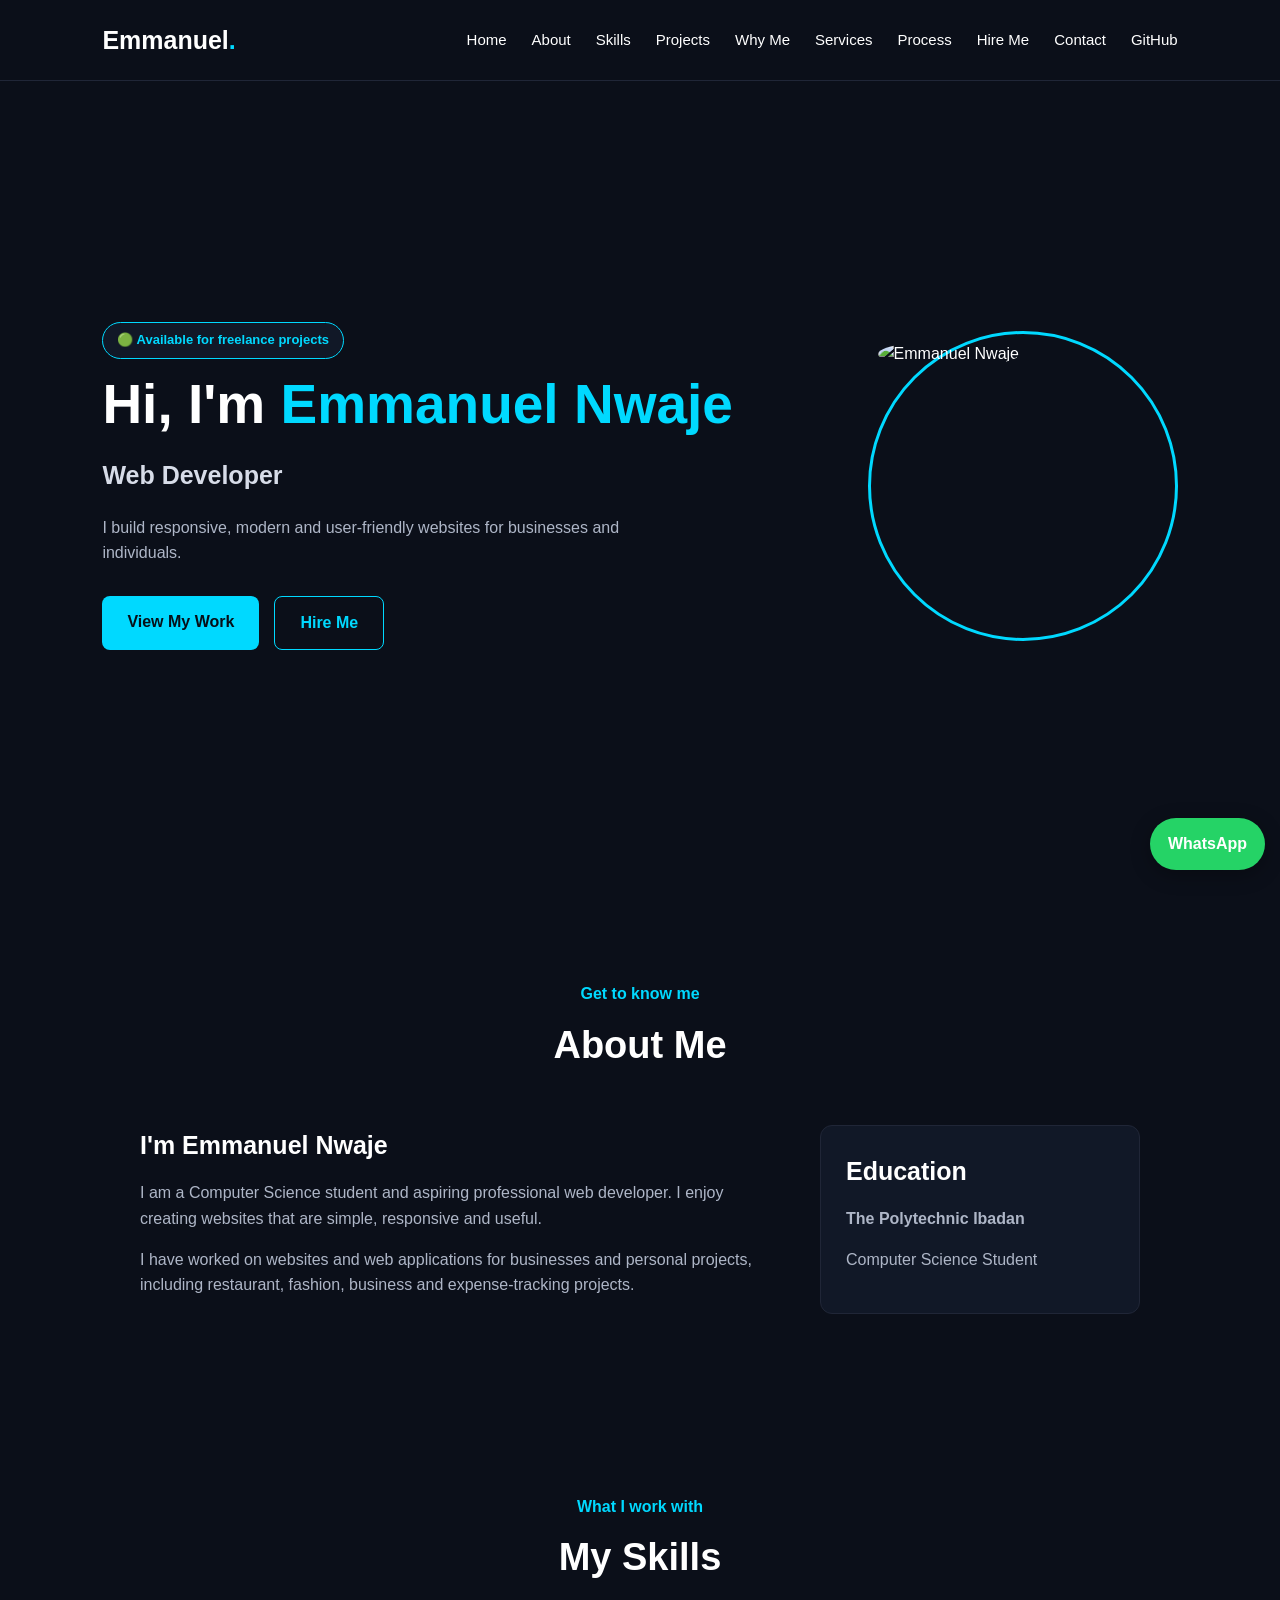
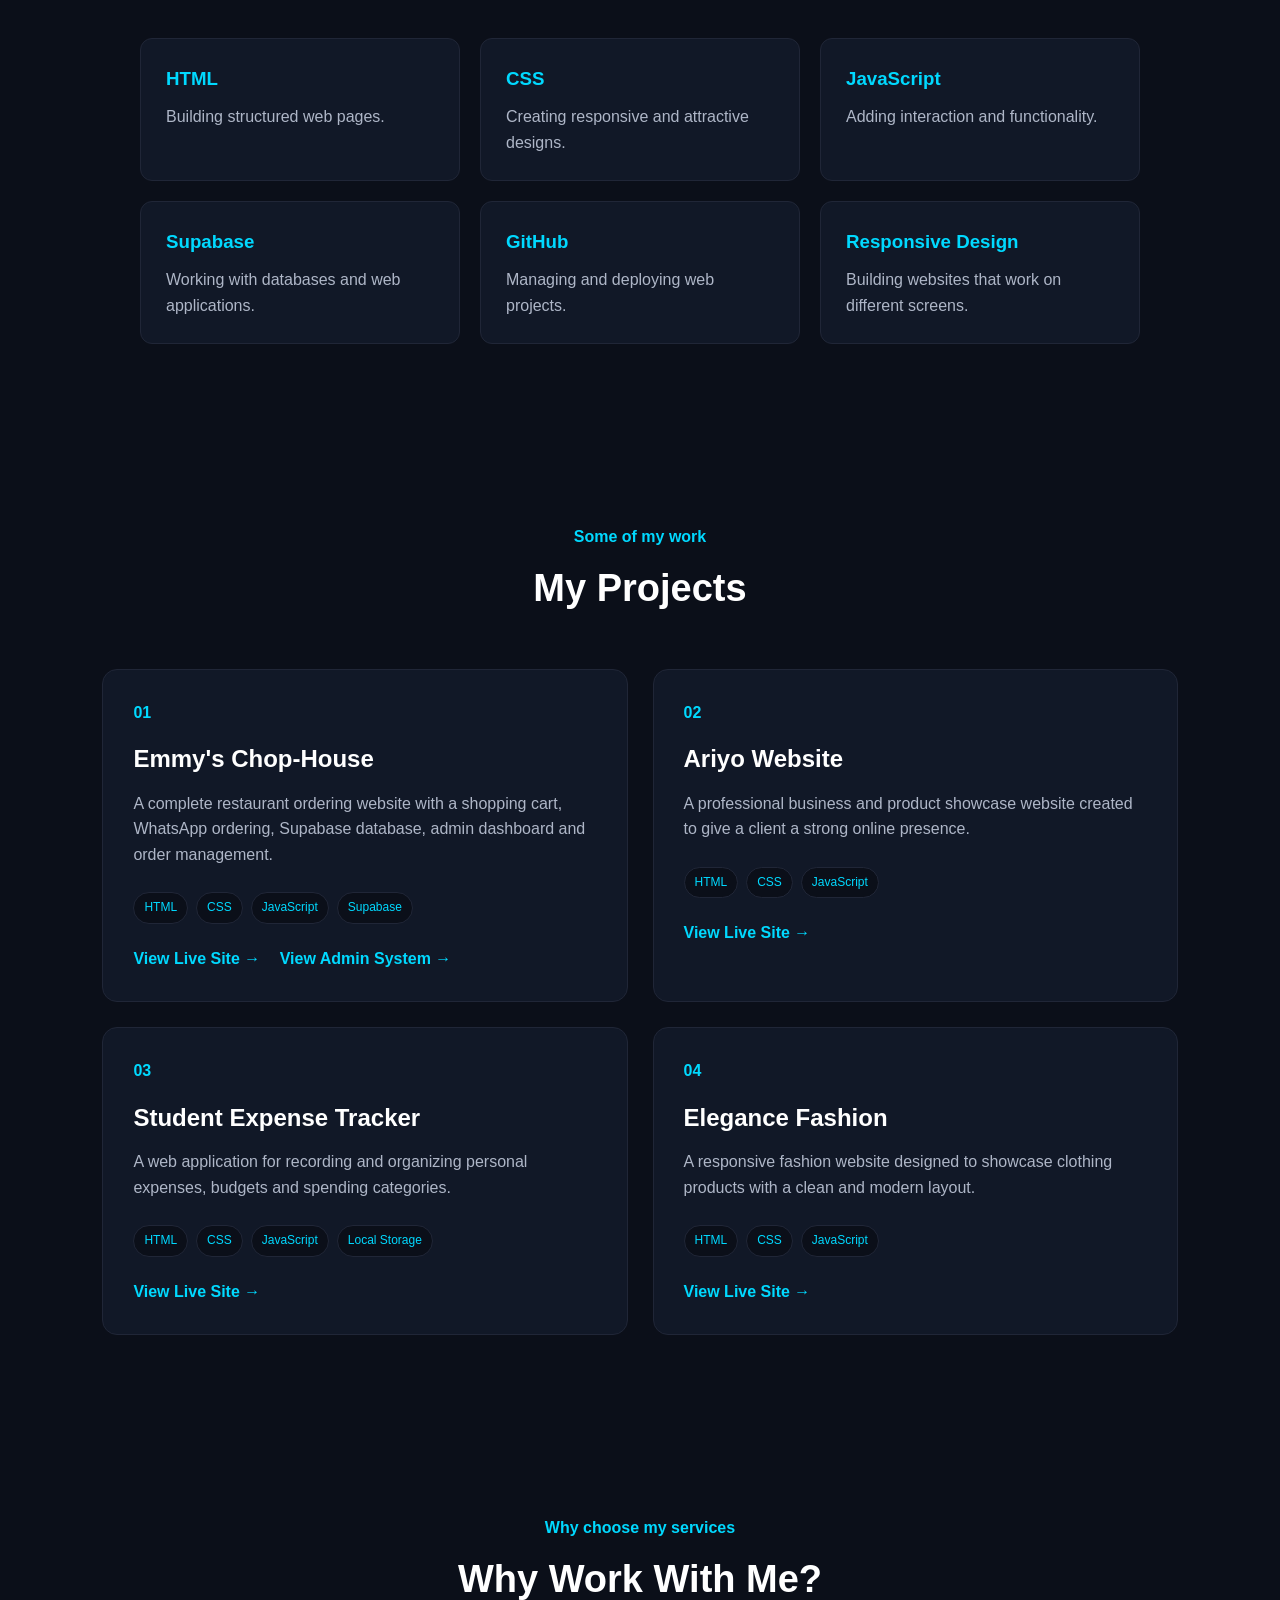
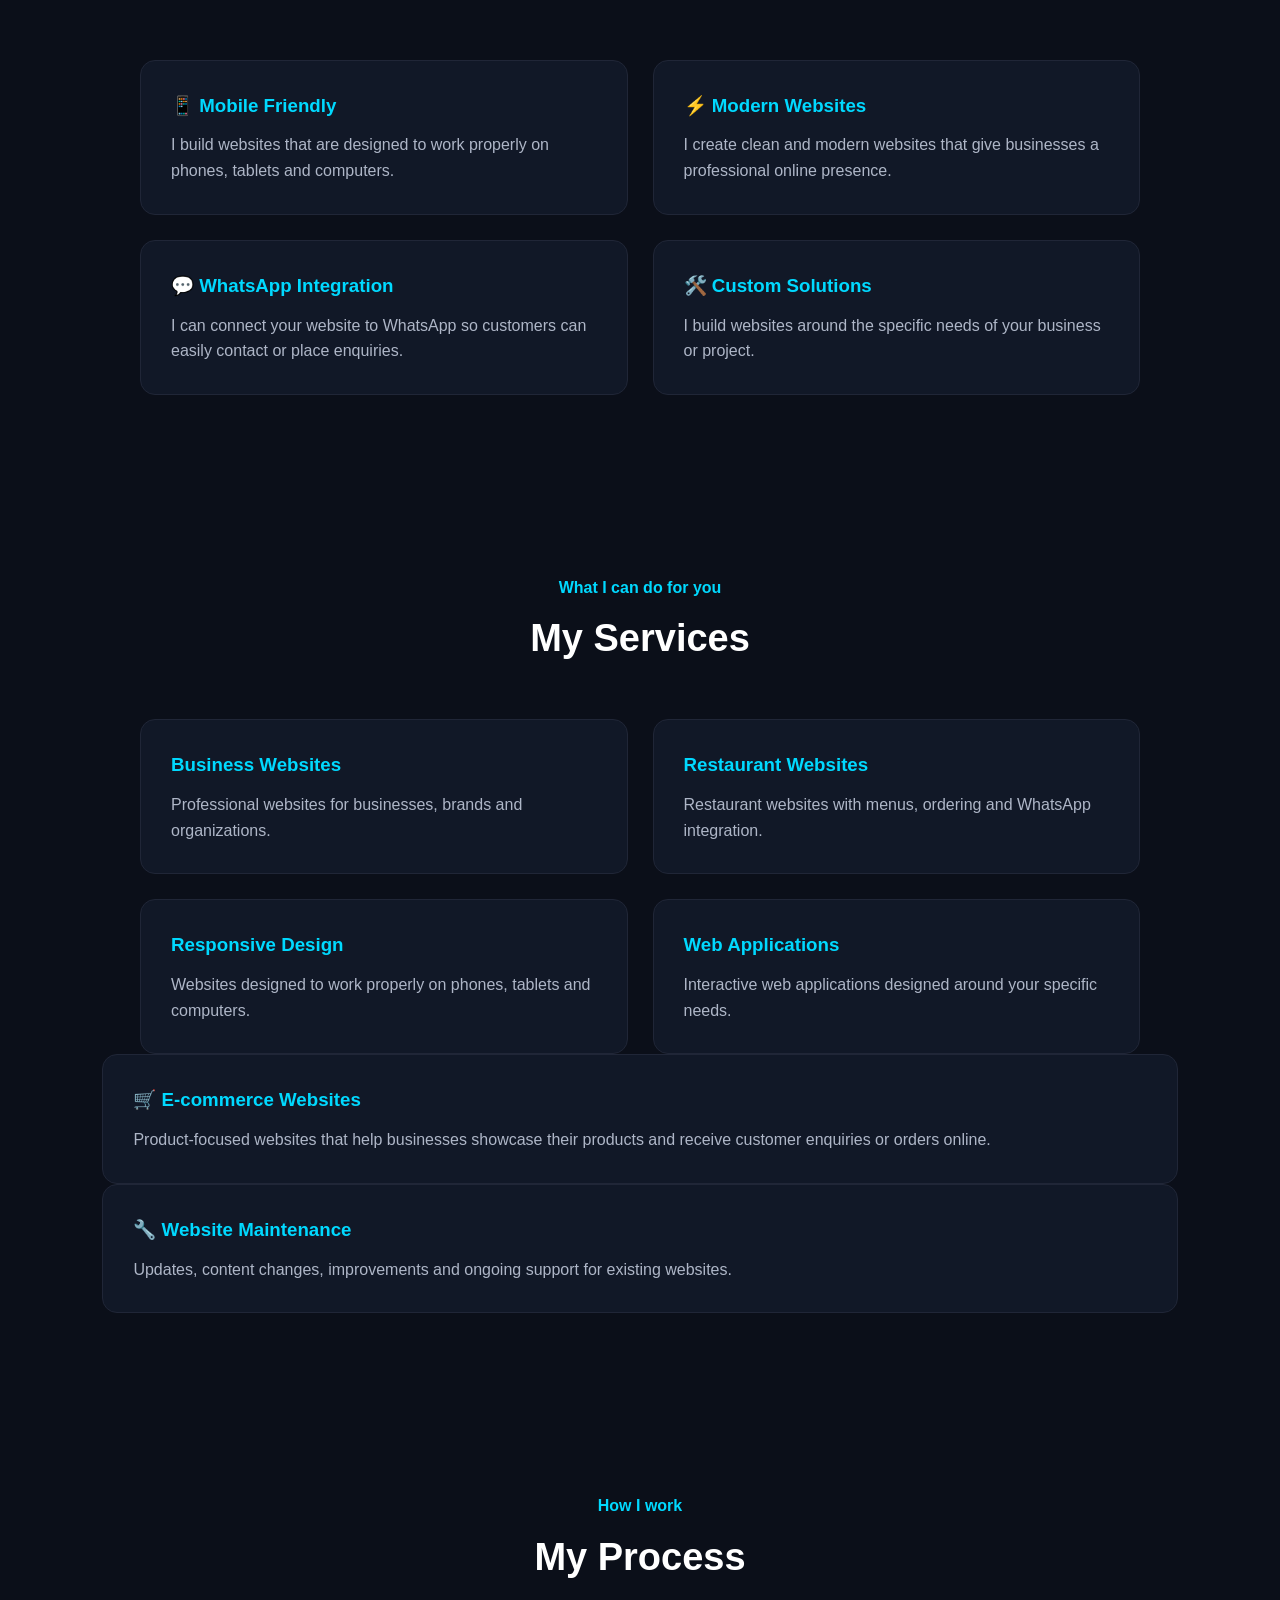
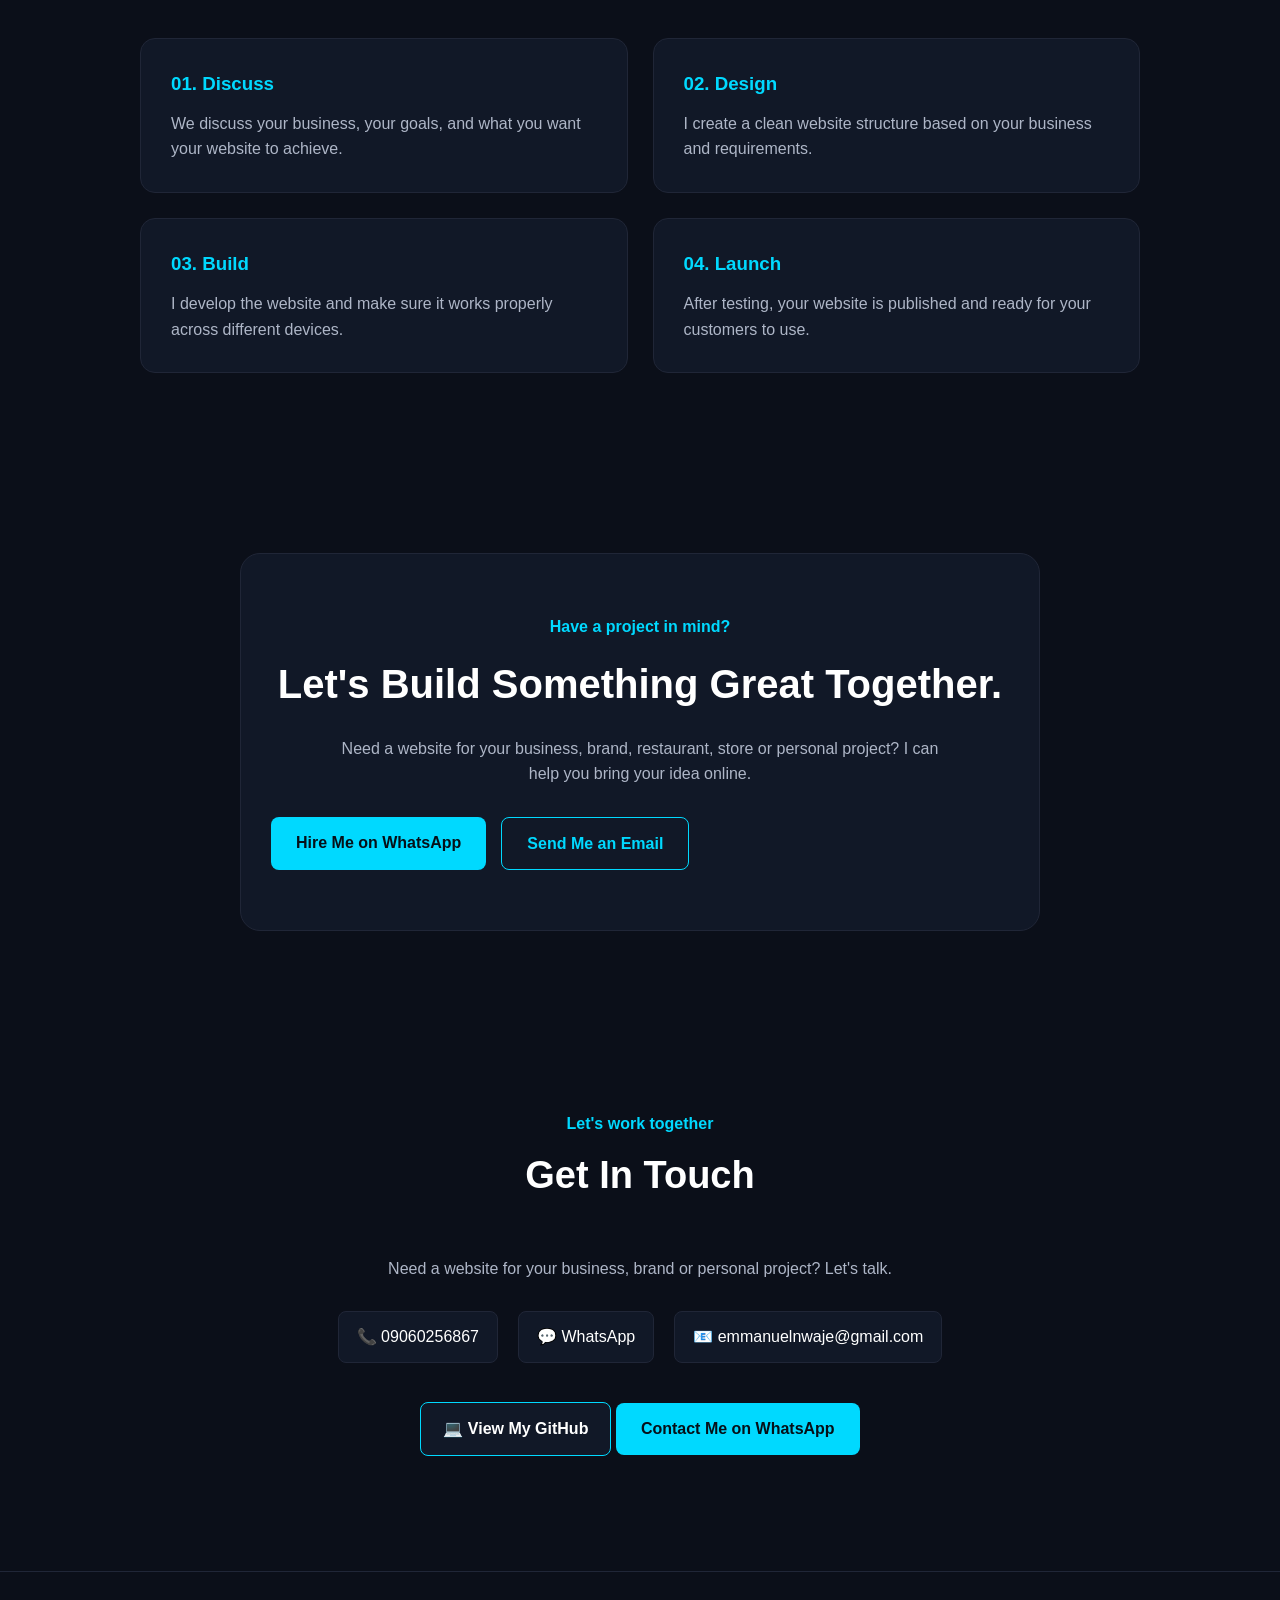
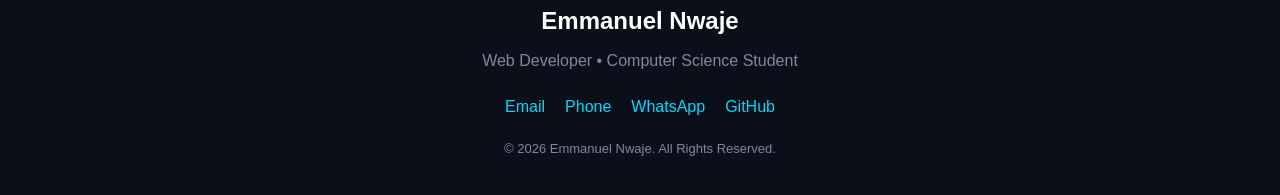
==== index.html @ 828243ed "Add files via upload" ====
<!DOCTYPE html>
<html lang="en">

<head>
    <meta charset="UTF-8">

    <meta name="viewport"
        content="width=device-width, initial-scale=1.0">

    <meta name="description"
        content="Emmanuel Nwaje - Computer Science student and web developer. View my web development projects and services.">

    <title>Emmanuel Nwaje | Web Developer</title>

    <link rel="stylesheet"
        href="style.css">
</head>

<body>

    <!-- =========================
         HEADER
    ========================== -->

    <header class="header">

        <a href="#home" class="logo">
            Emmanuel<span>.</span>
        </a>

        <nav class="nav">
            <a href="#home">Home</a>
            <a href="#about">About</a>
            <a href="#skills">Skills</a>
            <a href="#projects">Projects</a>
            <a href="#why-me">Why Me</a>
            <a href="#services">Services</a>
            <a href="#process">Process</a>
            <a href="#hire">Hire Me</a>
            <a href="#contact">Contact</a>
          <a href="https://github.com/emmanuelnwaje-beep"
    target="_blank">
    GitHub
          </a>
        </nav>

    </header>


    <!-- =========================
         HERO
    ========================== -->

    <section class="hero" id="home">

        <div class="hero-text">

            <p class="welcome">
    🟢 Available for freelance projects
            </p>

            <h1>
                Hi, I'm <span>Emmanuel Nwaje</span>
            </h1>

             <h2>
    <span id="typing-text"></span>
</h2>

            <p>
                I build responsive, modern and user-friendly
                websites for businesses and individuals.
            </p>

            <div class="hero-buttons">

                <a href="#projects"
                    class="btn">
                    View My Work
                </a>

                <a href="https://wa.me/2349060256867"
                    class="btn secondary"
                    target="_blank">
                    Hire Me
                </a>

            </div>

        </div>


        <div class="hero-image">

            <img src="images/profile.jpg"
                alt="Emmanuel Nwaje">

        </div>

    </section>


    <!-- =========================
         ABOUT
    ========================== -->

    <section class="section" id="about">

        <div class="section-title">
            <p>Get to know me</p>
            <h2>About Me</h2>
        </div>

        <div class="about-content">

            <div>

                <h3>
                    I'm Emmanuel Nwaje
                </h3>

                <p>
                    I am a Computer Science student and
                    aspiring professional web developer.
                    I enjoy creating websites that are
                    simple, responsive and useful.
                </p>

                <p>
                    I have worked on websites and web
                    applications for businesses and
                    personal projects, including restaurant,
                    fashion, business and expense-tracking
                    projects.
                </p>

            </div>


            <div class="education">

                <h3>Education</h3>

                <p>
                    <strong>
                        The Polytechnic Ibadan
                    </strong>
                </p>

                <p>
                    Computer Science Student
                </p>

            </div>

        </div>

    </section>


    <!-- =========================
         SKILLS
    ========================== -->

    <section class="section" id="skills">

        <div class="section-title">
            <p>What I work with</p>
            <h2>My Skills</h2>
        </div>

        <div class="skills-container">

            <div class="skill-card">
                <h3>HTML</h3>
                <p>Building structured web pages.</p>
            </div>

            <div class="skill-card">
                <h3>CSS</h3>
                <p>Creating responsive and attractive designs.</p>
            </div>

            <div class="skill-card">
                <h3>JavaScript</h3>
                <p>Adding interaction and functionality.</p>
            </div>

            <div class="skill-card">
                <h3>Supabase</h3>
                <p>Working with databases and web applications.</p>
            </div>

            <div class="skill-card">
                <h3>GitHub</h3>
                <p>Managing and deploying web projects.</p>
            </div>

            <div class="skill-card">
                <h3>Responsive Design</h3>
                <p>Building websites that work on different screens.</p>
            </div>

        </div>

    </section>


    <!-- =========================
         PROJECTS
    ========================== -->

    <section class="section" id="projects">

        <div class="section-title">
            <p>Some of my work</p>
            <h2>My Projects</h2>
        </div>


        <div class="projects-container">


            <!-- EMMY'S -->

            <div class="project-card">

                <div class="project-number">
                    01
                </div>

                <h3>
                    Emmy's Chop-House
                </h3>

                <p>
    A complete restaurant ordering website with
    a shopping cart, WhatsApp ordering, Supabase
    database, admin dashboard and order management.
</p>

<div class="project-tags">
    <span>HTML</span>
    <span>CSS</span>
    <span>JavaScript</span>
    <span>Supabase</span>
</div>

                <a href="https://emmanuelnwaje-beep.github.io/emmys-chop-house/"
                    target="_blank"
                    class="project-btn">
                    View Live Site →
             </a>

                  <a href="https://emmanuelnwaje-beep.github.io/emmys-chop-house/admin-login.html"
    target="_blank"
    class="project-btn admin-btn">
    View Admin System →
</a>
              
            </div>


            <!-- ARIYO -->

            <div class="project-card">

                <div class="project-number">
                    02
                </div>

                <h3>
                    Ariyo Website
                </h3>

                 <p>
    A professional business and product showcase
    website created to give a client a strong
    online presence.
</p>

<div class="project-tags">
    <span>HTML</span>
    <span>CSS</span>
    <span>JavaScript</span>
</div>

                <a href="https://emmanuelnwaje-beep.github.io/ariyo-website-new/"
                    target="_blank"
                    class="project-btn">
                    View Live Site →
                </a>

            </div>


            <!-- EXPENSE TRACKER -->

            <div class="project-card">

                <div class="project-number">
                    03
                </div>

                <h3>
                    Student Expense Tracker
                </h3>

                <p>
    A web application for recording and organizing
    personal expenses, budgets and spending categories.
</p>

<div class="project-tags">
    <span>HTML</span>
    <span>CSS</span>
    <span>JavaScript</span>
    <span>Local Storage</span>
</div>

                <a href="https://emmanuelnwaje-beep.github.io/student-expense-tracker/"
                    target="_blank"
                    class="project-btn">
                    View Live Site →
                </a>

            </div>


            <!-- ELEGANCE -->

            <div class="project-card">

                <div class="project-number">
                    04
                </div>

                <h3>
                    Elegance Fashion
                </h3>

                <p>
    A responsive fashion website designed to showcase
    clothing products with a clean and modern layout.
</p>

<div class="project-tags">
    <span>HTML</span>
    <span>CSS</span>
    <span>JavaScript</span>
</div>

                <a href="https://emmanuelnwaje-beep.github.io/elegance-fashion/"
                    target="_blank"
                    class="project-btn">
                    View Live Site →
                </a>

            </div>

        </div>

    </section>
<!-- =========================
     WHY WORK WITH ME
========================= -->

<section class="section" id="why-me">

    <div class="section-title">
        <p>Why choose my services</p>
        <h2>Why Work With Me?</h2>
    </div>

    <div class="services-container">

        <div class="service-card">

            <h3>📱 Mobile Friendly</h3>

            <p>
                I build websites that are designed
                to work properly on phones, tablets
                and computers.
            </p>

        </div>


        <div class="service-card">

            <h3>⚡ Modern Websites</h3>

            <p>
                I create clean and modern websites
                that give businesses a professional
                online presence.
            </p>

        </div>


        <div class="service-card">

            <h3>💬 WhatsApp Integration</h3>

            <p>
                I can connect your website to
                WhatsApp so customers can easily
                contact or place enquiries.
            </p>

        </div>


        <div class="service-card">

            <h3>🛠️ Custom Solutions</h3>

            <p>
                I build websites around the specific
                needs of your business or project.
            </p>

        </div>

    </div>

</section>

    <!-- =========================
         SERVICES
    ========================== -->

    <section class="section" id="services">

        <div class="section-title">
            <p>What I can do for you</p>
            <h2>My Services</h2>
        </div>


        <div class="services-container">

            <div class="service-card">

                <h3>Business Websites</h3>

                <p>
                    Professional websites for businesses,
                    brands and organizations.
                </p>

            </div>


            <div class="service-card">

                <h3>Restaurant Websites</h3>

                <p>
                    Restaurant websites with menus,
                    ordering and WhatsApp integration.
                </p>

            </div>


            <div class="service-card">

                <h3>Responsive Design</h3>

                <p>
                    Websites designed to work properly
                    on phones, tablets and computers.
                </p>

            </div>


            <div class="service-card">

                <h3>Web Applications</h3>

                <p>
                    Interactive web applications designed
                    around your specific needs.
                </p>

            </div>

        </div>

              <div class="service-card">

    <h3>🛒 E-commerce Websites</h3>

    <p>
        Product-focused websites that help businesses
        showcase their products and receive customer
        enquiries or orders online.
    </p>

</div>


<div class="service-card">

    <h3>🔧 Website Maintenance</h3>

    <p>
        Updates, content changes, improvements and
        ongoing support for existing websites.
    </p>

</div>

    </section>

  <!-- =========================
     MY PROCESS
========================= -->

<section class="section" id="process">

    <div class="section-title">
        <p>How I work</p>
        <h2>My Process</h2>
    </div>

    <div class="services-container">

        <div class="service-card">
            <h3>01. Discuss</h3>
            <p>
                We discuss your business, your goals,
                and what you want your website to achieve.
            </p>
        </div>

        <div class="service-card">
            <h3>02. Design</h3>
            <p>
                I create a clean website structure
                based on your business and requirements.
            </p>
        </div>

        <div class="service-card">
            <h3>03. Build</h3>
            <p>
                I develop the website and make sure
                it works properly across different devices.
            </p>
        </div>

        <div class="service-card">
            <h3>04. Launch</h3>
            <p>
                After testing, your website is published
                and ready for your customers to use.
            </p>
        </div>

    </div>

</section>
  
<!-- =========================
     HIRE ME
========================= -->

<section class="section hire-me" id="hire">

    <div class="hire-content">

        <p class="hire-label">
            Have a project in mind?
        </p>

        <h2>
            Let's Build Something Great Together.
        </h2>

        <p>
            Need a website for your business, brand,
            restaurant, store or personal project?
            I can help you bring your idea online.
        </p>

        <div class="hero-buttons">

            <a href="https://wa.me/2349060256867?text=Hello%20Emmanuel%2C%20I%20found%20your%20portfolio%20and%20I%27m%20interested%20in%20having%20a%20website%20built%20for%20my%20business."
    target="_blank"
    class="btn">
    Hire Me on WhatsApp
            </a>

            <a href="mailto:emmanuelnwaje@gmail.com"
                class="btn secondary">
                Send Me an Email
            </a>

        </div>

    </div>

</section>

    <!-- =========================
         CONTACT
    ========================== -->

    <section class="section contact"
        id="contact">

        <div class="section-title">

            <p>Let's work together</p>

            <h2>
                Get In Touch
            </h2>

        </div>


        <div class="contact-content">

            <p>
                Need a website for your business,
                brand or personal project?
                Let's talk.
            </p>


            <div class="contact-details">

                <a href="tel:+2349060256867">
                    📞 09060256867
                </a>

                <a href="https://wa.me/2349060256867"
                    target="_blank">
                    💬 WhatsApp
                </a>

                <a href="mailto:emmanuelnwaje@gmail.com">
                    📧 emmanuelnwaje@gmail.com
                </a>

            </div>

             <a href="https://github.com/emmanuelnwaje-beep"
    target="_blank"
    class="github-btn">
    💻 View My GitHub
             </a>

            <a href="https://wa.me/2349060256867"
                target="_blank"
                class="btn">
                Contact Me on WhatsApp
            </a>

        </div>

    </section>
<!-- =========================
     FLOATING WHATSAPP
========================= -->

<a href="https://wa.me/2349060256867?text=Hello%20Emmanuel%2C%20I%20found%20your%20portfolio%20and%20I%27m%20interested%20in%20your%20web%20development%20services."
    class="whatsapp-float"
    target="_blank"
    aria-label="Chat with me on WhatsApp">
    WhatsApp
</a>

    <!-- =========================
         FOOTER
    ========================== -->

    <footer class="footer">

    <h3>Emmanuel Nwaje</h3>

    <p>
        Web Developer • Computer Science Student
    </p>

    <div class="footer-links">

        <a href="mailto:emmanuelnwaje@gmail.com">
            Email
        </a>

        <a href="tel:+2349060256867">
            Phone
        </a>

        <a href="https://wa.me/2349060256867"
            target="_blank">
            WhatsApp
        </a>

        <a href="https://github.com/emmanuelnwaje-beep"
            target="_blank">
            GitHub
        </a>

    </div>

    <p class="copyright">
        © 2026 Emmanuel Nwaje. All Rights Reserved.
    </p>

</footer>


    <script src="script.js"></script>

</body>

</html>
---- style.css ----
* {
    margin: 0;
    padding: 0;
    box-sizing: border-box;
}

html {
    scroll-behavior: smooth;
}

body {
    font-family: Arial, sans-serif;
    background: #0b0f19;
    color: #ffffff;
    line-height: 1.6;
}

/* =========================
   HEADER
========================= */

.header {
    width: 100%;
    padding: 20px 8%;
    display: flex;
    justify-content: space-between;
    align-items: center;
    background: #0b0f19;
    border-bottom: 1px solid #202637;
    position: sticky;
    top: 0;
    z-index: 1000;
}

.logo {
    color: #ffffff;
    text-decoration: none;
    font-size: 25px;
    font-weight: bold;
}

.logo span {
    color: #00d9ff;
}

.nav {
    display: flex;
    gap: 25px;
}

.nav a {
    color: #ffffff;
    text-decoration: none;
    font-size: 15px;
    transition: 0.3s;
}

.nav a:hover {
    color: #00d9ff;
}


/* =========================
   HERO
========================= */

.hero {
    min-height: 90vh;
    padding: 80px 8%;
    display: flex;
    justify-content: space-between;
    align-items: center;
    gap: 50px;
}

.hero-text {
    max-width: 650px;
}

.welcome {
    color: #00d9ff;
    font-weight: bold;
    margin-bottom: 15px;
}

.hero h1 {
    font-size: 55px;
    line-height: 1.1;
    margin-bottom: 20px;
}

.hero h1 span {
    color: #00d9ff;
}

.hero h2 {
    font-size: 25px;
    margin-bottom: 20px;
    color: #d7dce8;
}

.hero-text > p:not(.welcome) {
    color: #aeb6c7;
    max-width: 550px;
    margin-bottom: 30px;
}

.hero-buttons {
    display: flex;
    gap: 15px;
    flex-wrap: wrap;
}

.btn {
    display: inline-block;
    padding: 13px 25px;
    background: #00d9ff;
    color: #061018;
    text-decoration: none;
    font-weight: bold;
    border-radius: 8px;
    transition: 0.3s;
}

.btn:hover {
    transform: translateY(-3px);
    opacity: 0.9;
}

.btn.secondary {
    background: transparent;
    color: #00d9ff;
    border: 1px solid #00d9ff;
}

.hero-image {
    width: 310px;
    height: 310px;
    border-radius: 50%;
    padding: 7px;
    border: 3px solid #00d9ff;
    flex-shrink: 0;
}

.hero-image img {
    width: 100%;
    height: 100%;
    object-fit: cover;
    border-radius: 50%;
}


/* =========================
   GENERAL SECTIONS
========================= */

.section {
    padding: 90px 8%;
}

.section-title {
    text-align: center;
    margin-bottom: 50px;
}

.section-title p {
    color: #00d9ff;
    font-weight: bold;
    margin-bottom: 8px;
}

.section-title h2 {
    font-size: 38px;
}


/* =========================
   ABOUT
========================= */

.about-content {
    max-width: 1000px;
    margin: auto;
    display: grid;
    grid-template-columns: 2fr 1fr;
    gap: 40px;
}

.about-content h3 {
    font-size: 25px;
    margin-bottom: 15px;
}

.about-content p {
    color: #aeb6c7;
    margin-bottom: 15px;
}

.education {
    padding: 25px;
    background: #111827;
    border: 1px solid #202637;
    border-radius: 12px;
}


/* =========================
   SKILLS
========================= */

.skills-container {
    max-width: 1000px;
    margin: auto;
    display: grid;
    grid-template-columns: repeat(3, 1fr);
    gap: 20px;
}

.skill-card {
    padding: 25px;
    background: #111827;
    border: 1px solid #202637;
    border-radius: 12px;
    transition: 0.3s;
}

.skill-card:hover {
    transform: translateY(-5px);
    border-color: #00d9ff;
}

.skill-card h3 {
    color: #00d9ff;
    margin-bottom: 10px;
}

.skill-card p {
    color: #aeb6c7;
}


/* =========================
   PROJECTS
========================= */

.projects-container {
    max-width: 1100px;
    margin: auto;
    display: grid;
    grid-template-columns: repeat(2, 1fr);
    gap: 25px;
}

.project-card {
    padding: 30px;
    background: #111827;
    border: 1px solid #202637;
    border-radius: 15px;
    transition: 0.3s;
}

.project-card:hover {
    transform: translateY(-6px);
    border-color: #00d9ff;
}

.project-number {
    color: #00d9ff;
    font-weight: bold;
    margin-bottom: 15px;
}

.project-card h3 {
    font-size: 24px;
    margin-bottom: 12px;
}

.project-card p {
    color: #aeb6c7;
    margin-bottom: 25px;
}

.project-btn {
    display: inline-block;
    color: #00d9ff;
    text-decoration: none;
    font-weight: bold;
}

.project-btn:hover {
    text-decoration: underline;
}


/* =========================
   SERVICES
========================= */

.services-container {
    max-width: 1000px;
    margin: auto;
    display: grid;
    grid-template-columns: repeat(2, 1fr);
    gap: 25px;
}

.service-card {
    padding: 30px;
    background: #111827;
    border-radius: 15px;
    border: 1px solid #202637;
}

.service-card h3 {
    color: #00d9ff;
    margin-bottom: 12px;
}

.service-card p {
    color: #aeb6c7;
}


/* =========================
   CONTACT
========================= */

.contact {
    text-align: center;
}

.contact-content {
    max-width: 700px;
    margin: auto;
}

.contact-content > p {
    color: #aeb6c7;
    margin-bottom: 30px;
}

.contact-details {
    display: flex;
    justify-content: center;
    gap: 20px;
    flex-wrap: wrap;
    margin-bottom: 35px;
}

.contact-details a {
    color: #ffffff;
    text-decoration: none;
    padding: 12px 18px;
    background: #111827;
    border-radius: 8px;
    border: 1px solid #202637;
}

.contact-details a:hover {
    border-color: #00d9ff;
    color: #00d9ff;
}


/* =========================
   FOOTER
========================= */

.footer {
    padding: 30px 8%;
    text-align: center;
    border-top: 1px solid #202637;
    color: #7f899c;
}

.footer p {
    margin: 5px;
}


/* =========================
   MOBILE
========================= */

@media (max-width: 800px) {

    /* HEADER */

    .header {
        padding: 16px 5%;
        flex-direction: column;
        gap: 14px;
    }

    .logo {
        font-size: 23px;
    }

    .nav {
        width: 100%;
        gap: 10px;
        justify-content: center;
        flex-wrap: wrap;
    }

    .nav a {
        font-size: 12px;
        padding: 5px;
    }


    /* HERO */

    .hero {
        min-height: auto;
        padding: 60px 5% 70px;
        flex-direction: column-reverse;
        text-align: center;
        gap: 35px;
    }

    .hero-image {
        width: 210px;
        height: 210px;
    }

    .hero h1 {
        font-size: 38px;
        line-height: 1.15;
    }

    .hero h2 {
        font-size: 19px;
        line-height: 1.4;
    }

    .hero-text > p:not(.welcome) {
        font-size: 15px;
    }

    .hero-buttons {
        justify-content: center;
        width: 100%;
    }

    .btn {
        padding: 12px 20px;
        font-size: 14px;
    }


    /* SECTIONS */

    .section {
        padding: 65px 5%;
    }

    .section-title {
        margin-bottom: 35px;
    }

    .section-title h2 {
        font-size: 30px;
    }


    /* ABOUT */

    .about-content {
        grid-template-columns: 1fr;
        gap: 25px;
    }

    .about-content h3 {
        font-size: 22px;
    }


    /* SKILLS */

    .skills-container {
        grid-template-columns: 1fr;
        gap: 15px;
    }

    .skill-card {
        padding: 22px;
    }


    /* PROJECTS */

    .projects-container {
        grid-template-columns: 1fr;
        gap: 18px;
    }

    .project-card {
        padding: 24px;
    }

    .project-card h3 {
        font-size: 21px;
    }

    .project-card p {
        font-size: 14px;
    }


    /* SERVICES */

    .services-container {
        grid-template-columns: 1fr;
        gap: 18px;
    }

    .service-card {
        padding: 24px;
    }


    /* HIRE ME */

    .hire-content {
        padding: 40px 20px;
    }

    .hire-content h2 {
        font-size: 29px;
        line-height: 1.25;
    }


    /* CONTACT */

    .contact-details {
        flex-direction: column;
        gap: 10px;
    }

    .contact-details a {
        width: 100%;
    }


    /* FOOTER */

    .footer {
        padding: 30px 5%;
    }

    .footer-links {
        gap: 15px;
    }


    /* WHATSAPP */

    .whatsapp-float {
        right: 15px;
        bottom: 15px;
        padding: 11px 15px;
        font-size: 13px;
    }
}
/* =========================
   HIRE ME
========================= */

.hire-me {
    text-align: center;
}

.hire-content {
    max-width: 800px;
    margin: auto;
    padding: 60px 30px;
    background: #111827;
    border: 1px solid #202637;
    border-radius: 20px;
}

.hire-label {
    color: #00d9ff;
    font-weight: bold;
    margin-bottom: 12px;
}

.hire-content h2 {
    font-size: 40px;
    margin-bottom: 20px;
}

.hire-content > p:not(.hire-label) {
    color: #aeb6c7;
    max-width: 600px;
    margin: 0 auto 30px;
}
/* =========================
   FLOATING WHATSAPP
========================= */

.whatsapp-float {
    position: fixed;
    right: 20px;
    bottom: 20px;
    z-index: 9999;

    padding: 13px 18px;

    background: #25D366;
    color: #ffffff;

    text-decoration: none;
    font-weight: bold;

    border-radius: 30px;

    box-shadow: 0 5px 20px rgba(0, 0, 0, 0.3);

    transition: 0.3s;
}

.whatsapp-float:hover {
    transform: translateY(-4px);
}
/* =========================
   FOOTER LINKS
========================= */

.footer h3 {
    color: #ffffff;
    font-size: 24px;
    margin-bottom: 8px;
}

.footer-links {
    display: flex;
    justify-content: center;
    gap: 20px;
    flex-wrap: wrap;
    margin: 20px 0;
}

.footer-links a {
    color: #00d9ff;
    text-decoration: none;
}

.footer-links a:hover {
    text-decoration: underline;
}

.copyright {
    font-size: 13px;
}
/* =========================
   PROJECT TAGS
========================= */

.project-tags {
    display: flex;
    flex-wrap: wrap;
    gap: 8px;
    margin-bottom: 22px;
}

.project-tags span {
    padding: 5px 10px;
    border: 1px solid #202637;
    border-radius: 20px;
    color: #00d9ff;
    font-size: 12px;
    background: #0b0f19;
}
/* =========================
   GITHUB BUTTON
========================= */

.github-btn {
    display: inline-flex;
    align-items: center;
    justify-content: center;

    padding: 13px 22px;

    background: #111827;
    color: #ffffff !important;

    border: 1px solid #00d9ff;
    border-radius: 8px;

    text-decoration: none !important;
    font-weight: bold;

    transition: 0.3s ease;
}

.github-btn:hover {
    background: #00d9ff;
    color: #061018 !important;
    transform: translateY(-3px);
}
/* =========================
   CONTACT BUTTON SPACING
========================= */

.github-btn {
    margin-bottom: 25px;
}

.contact-content > .btn {
    margin-top: 5px;
}
.whatsapp-float {
    bottom: 30px;
    right: 15px;
}
.admin-btn {
    margin-left: 15px;
}

@media (max-width: 800px) {
    .admin-btn {
        display: block;
        margin-left: 0;
        margin-top: 12px;
    }
}
/* =========================
   AVAILABILITY BADGE
========================= */

.welcome {
    display: inline-block;
    padding: 7px 14px;
    border: 1px solid #00d9ff;
    border-radius: 30px;
    background: #111827;
    color: #00d9ff;
    font-size: 13px;
}
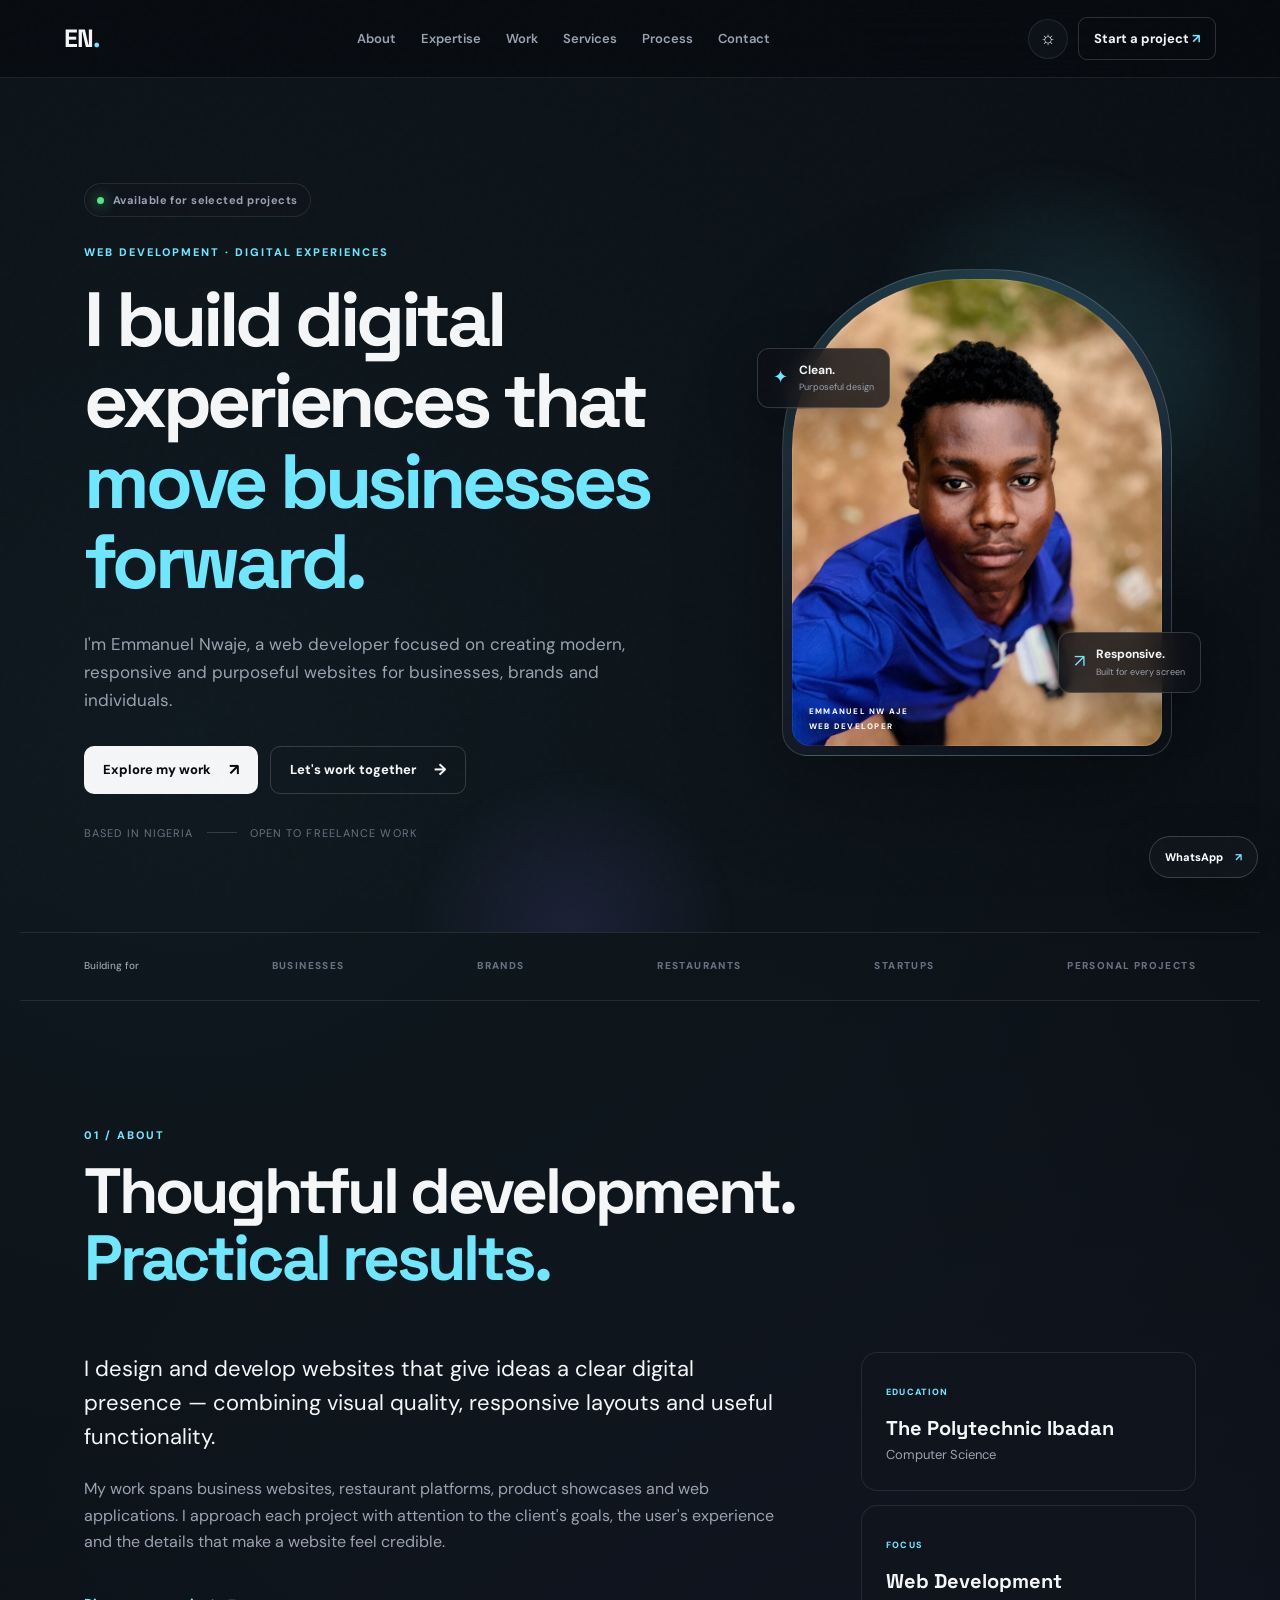
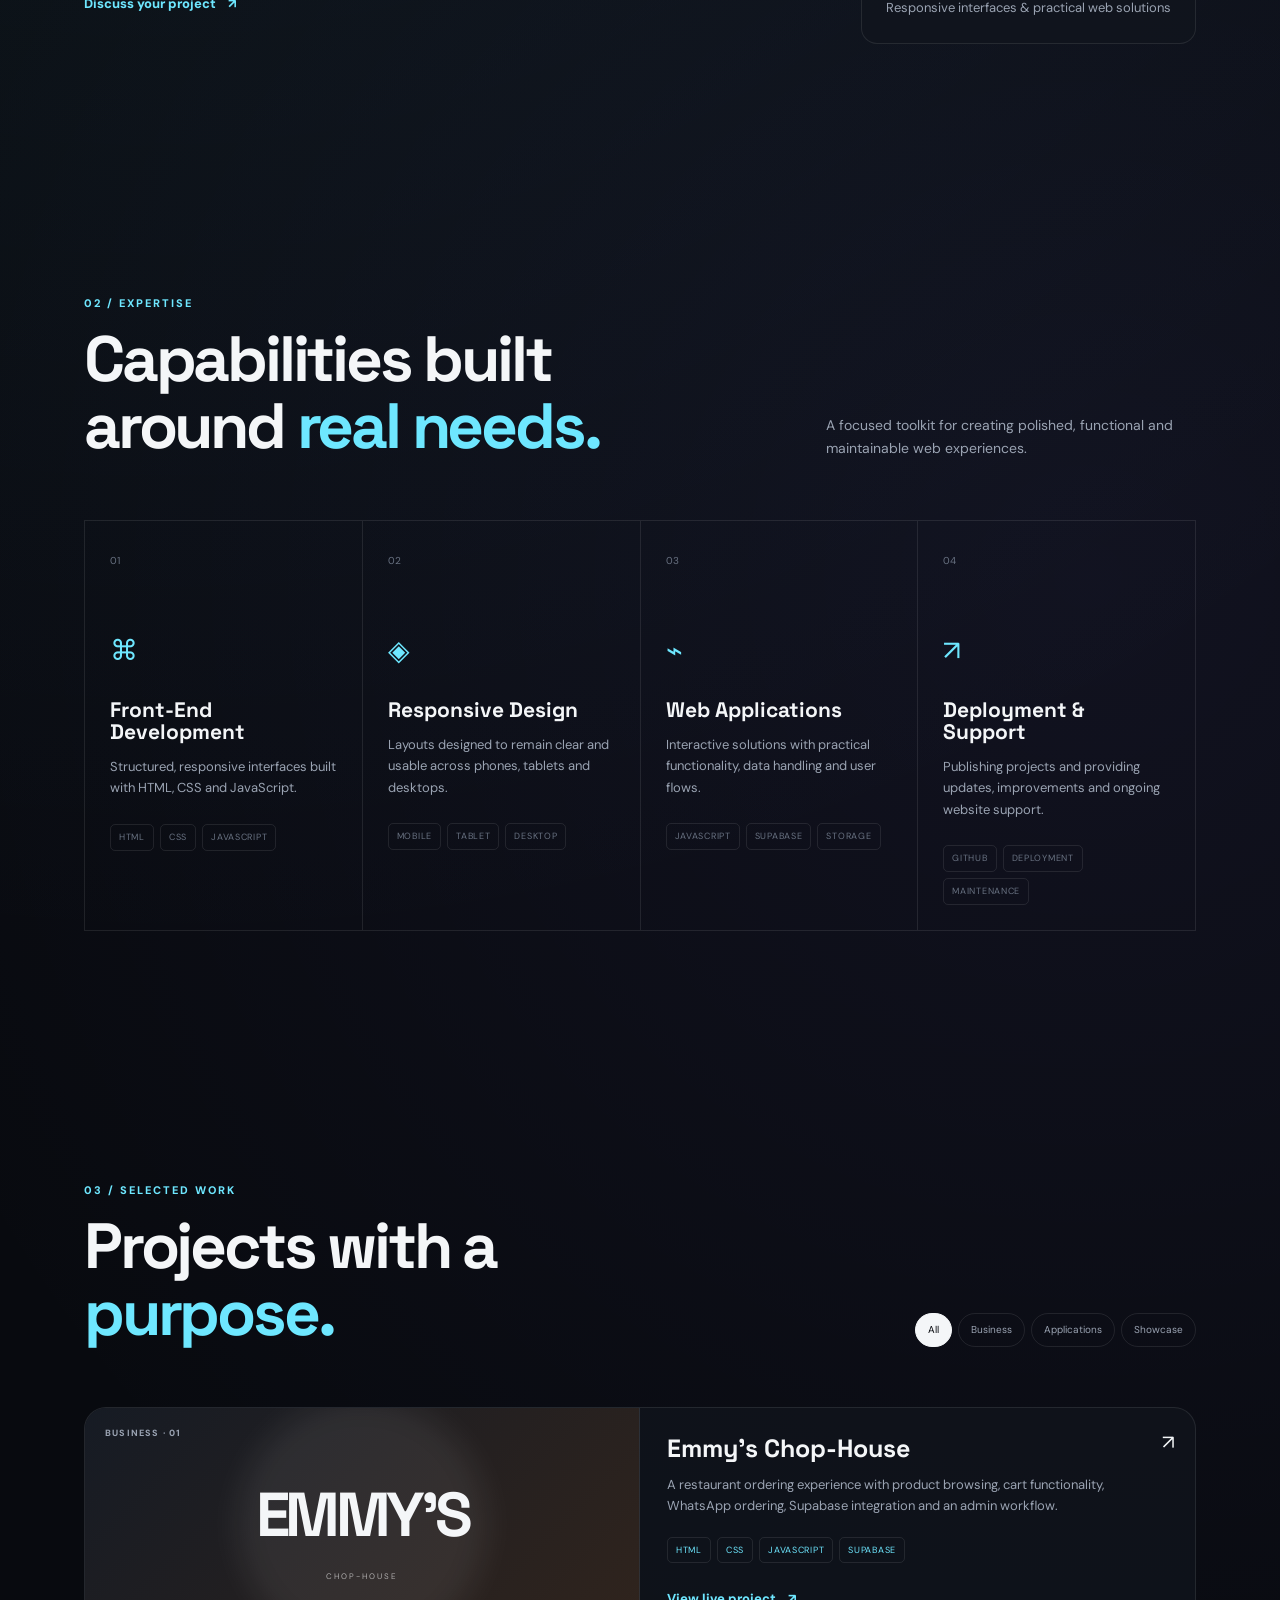
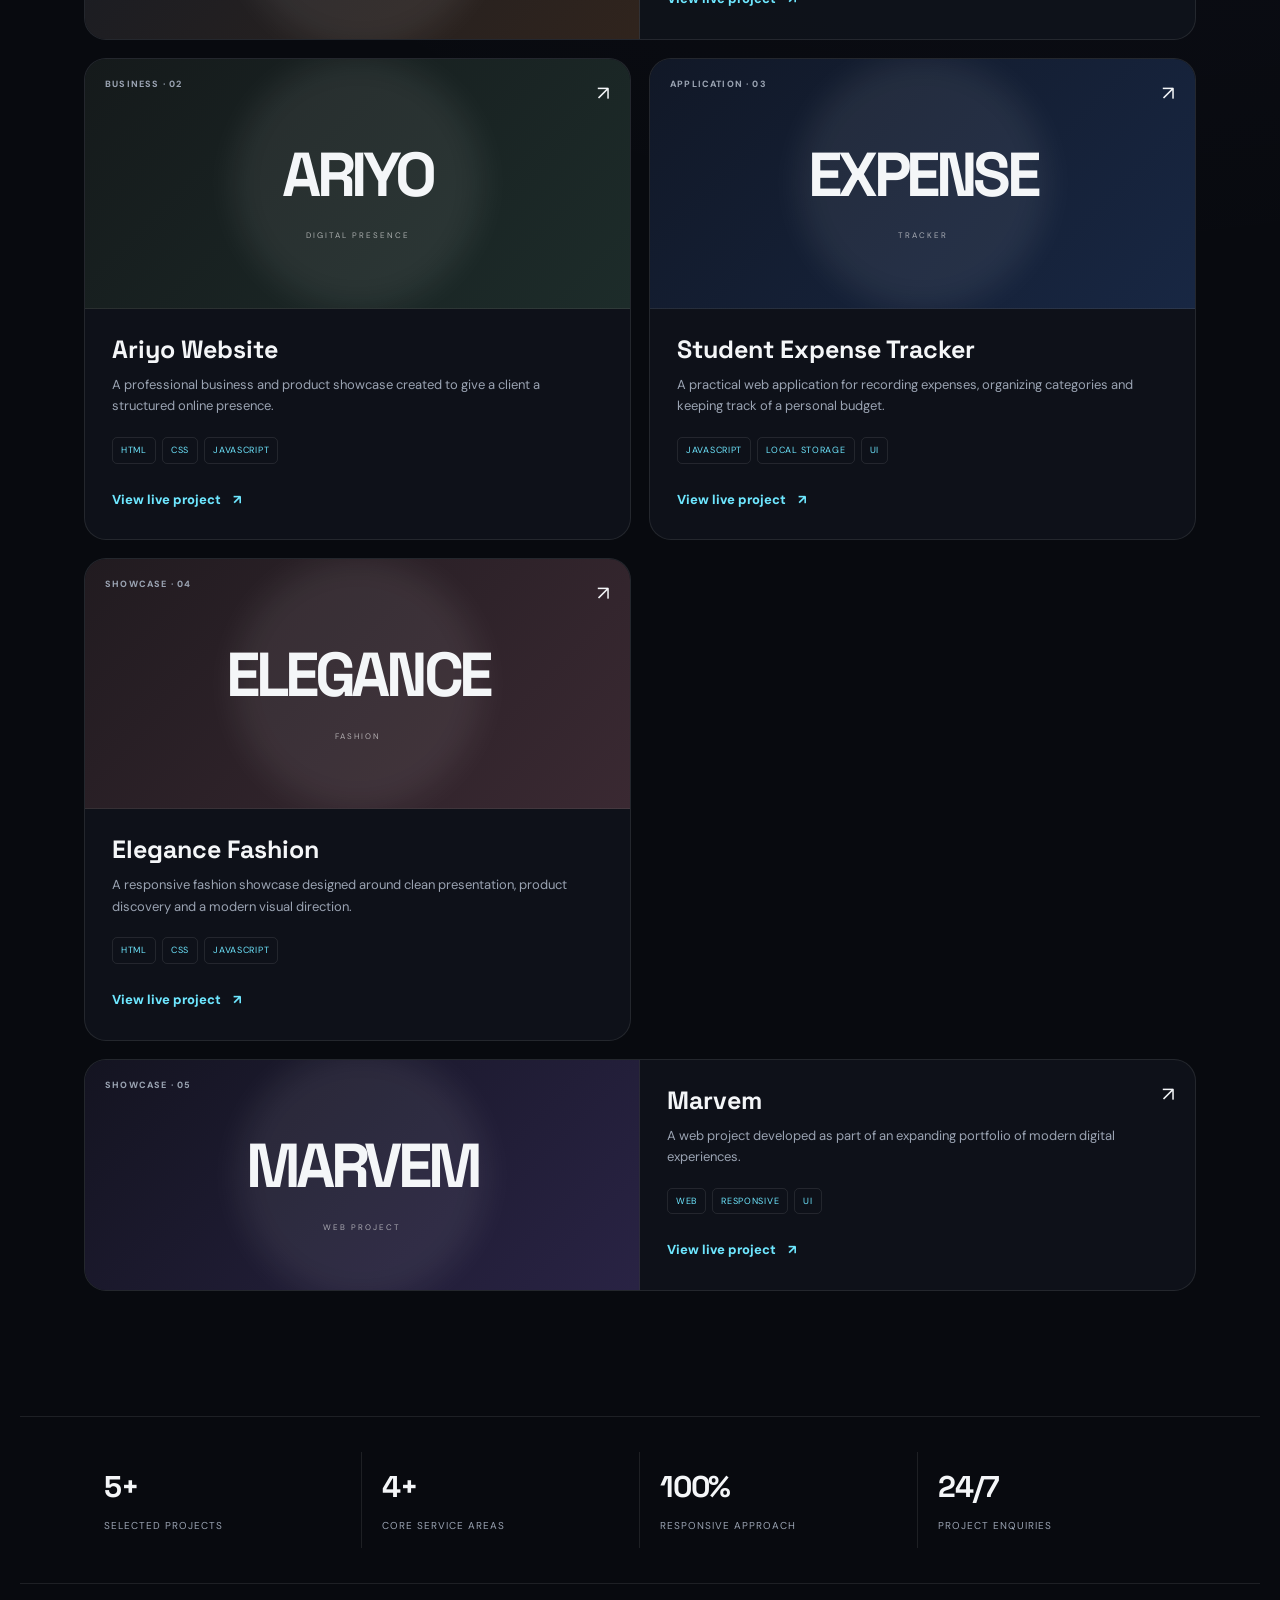
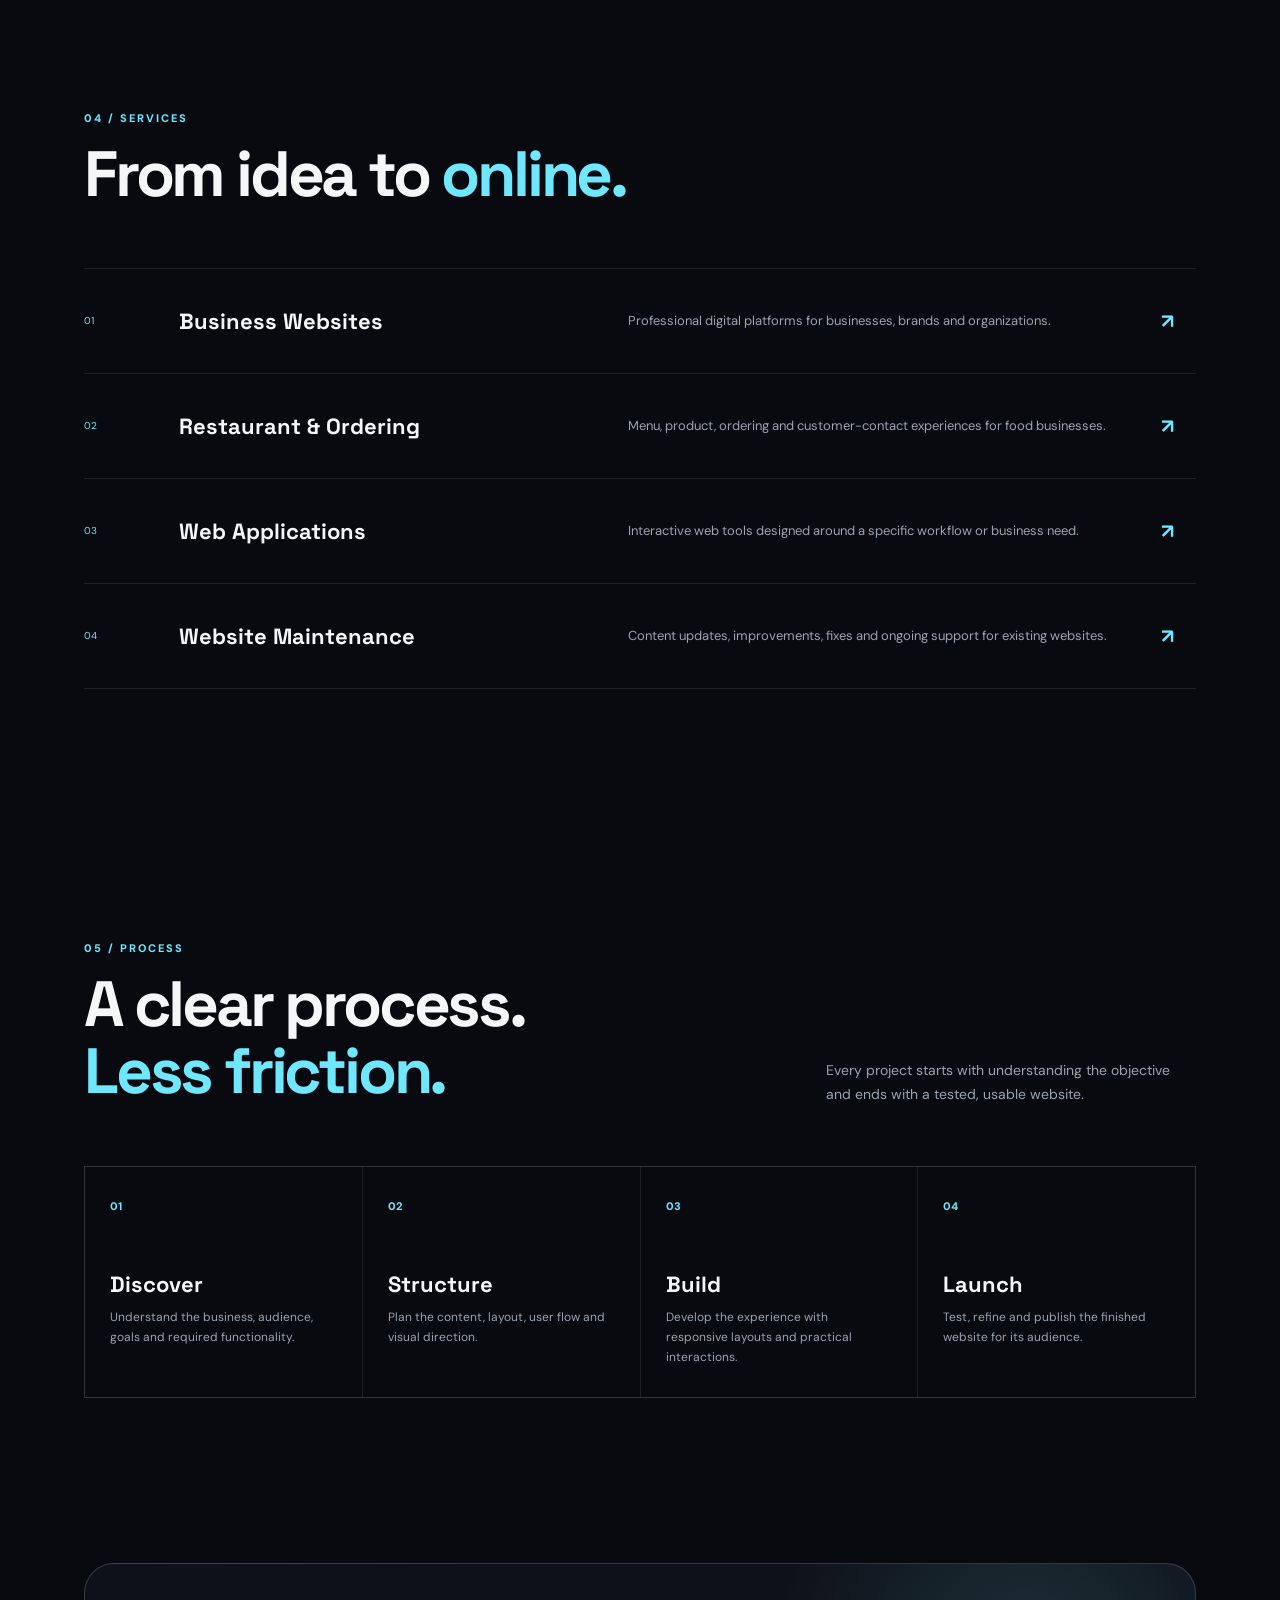
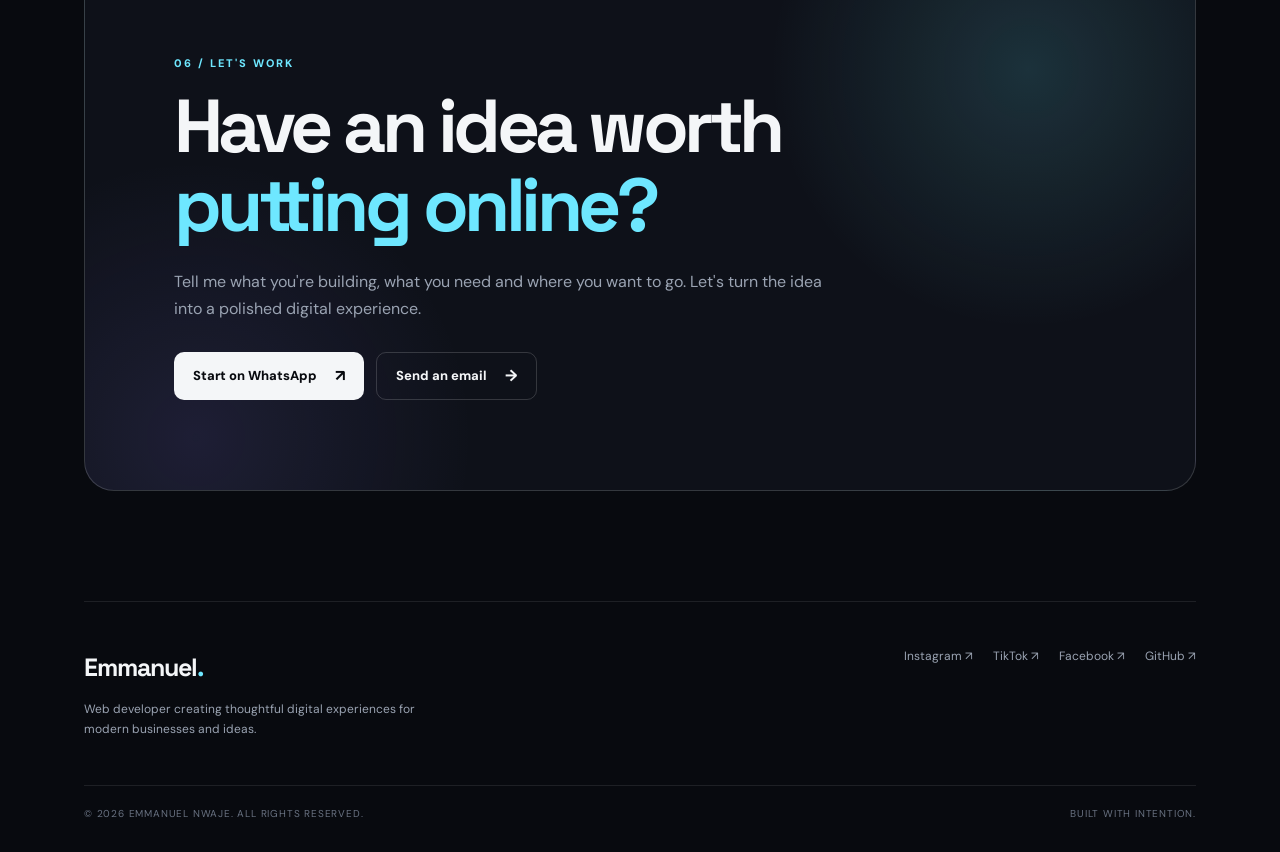
==== commit 3dea6fdf: "Add files via upload" ====
--- a/index.html
+++ b/index.html
@@ -1,725 +1,362 @@
 <!DOCTYPE html>
 <html lang="en">
-
 <head>
     <meta charset="UTF-8">
-
-    <meta name="viewport"
-        content="width=device-width, initial-scale=1.0">
-
-    <meta name="description"
-        content="Emmanuel Nwaje - Computer Science student and web developer. View my web development projects and services.">
-
+    <meta name="viewport" content="width=device-width, initial-scale=1.0">
+    <meta name="description" content="Emmanuel Nwaje — Web developer creating modern, responsive digital experiences for businesses, brands and individuals.">
+    <meta name="theme-color" content="#080a0f">
     <title>Emmanuel Nwaje | Web Developer</title>
-
-    <link rel="stylesheet"
-        href="style.css">
+    <link rel="preconnect" href="https://fonts.googleapis.com">
+    <link rel="preconnect" href="https://fonts.gstatic.com" crossorigin>
+    <link href="https://fonts.googleapis.com/css2?family=DM+Sans:wght@400;500;600;700&family=Space+Grotesk:wght@400;500;600;700&display=swap" rel="stylesheet">
+    <link rel="stylesheet" href="style.css">
 </head>
-
 <body>
 
-    <!-- =========================
-         HEADER
-    ========================== -->
-
-    <header class="header">
-
-        <a href="#home" class="logo">
-            Emmanuel<span>.</span>
+    <div class="site-noise"></div>
+
+    <header class="header" id="top">
+        <a href="#home" class="logo" aria-label="Emmanuel Nwaje home">
+            EN<span>.</span>
         </a>
 
-        <nav class="nav">
-            <a href="#home">Home</a>
+        <nav class="nav" id="nav">
             <a href="#about">About</a>
-            <a href="#skills">Skills</a>
-            <a href="#projects">Projects</a>
-            <a href="#why-me">Why Me</a>
+            <a href="#expertise">Expertise</a>
+            <a href="#projects">Work</a>
             <a href="#services">Services</a>
             <a href="#process">Process</a>
-            <a href="#hire">Hire Me</a>
             <a href="#contact">Contact</a>
-          <a href="https://github.com/emmanuelnwaje-beep"
-    target="_blank">
-    GitHub
-          </a>
         </nav>
 
+        <div class="header-actions">
+            <button class="theme-toggle" id="theme-toggle" aria-label="Toggle theme">☼</button>
+            <a class="header-cta" href="#contact">Start a project <span>↗</span></a>
+            <button class="menu-toggle" id="menu-toggle" aria-label="Open navigation" aria-expanded="false">
+                <span></span><span></span><span></span>
+            </button>
+        </div>
     </header>
 
-
-    <!-- =========================
-         HERO
-    ========================== -->
-
-    <section class="hero" id="home">
-
-        <div class="hero-text">
-
-            <p class="welcome">
-    🟢 Available for freelance projects
-            </p>
-
-            <h1>
-                Hi, I'm <span>Emmanuel Nwaje</span>
-            </h1>
-
-             <h2>
-    <span id="typing-text"></span>
-</h2>
-
-            <p>
-                I build responsive, modern and user-friendly
-                websites for businesses and individuals.
-            </p>
-
-            <div class="hero-buttons">
-
-                <a href="#projects"
-                    class="btn">
-                    View My Work
-                </a>
-
-                <a href="https://wa.me/2349060256867"
-                    class="btn secondary"
-                    target="_blank">
-                    Hire Me
-                </a>
-
-            </div>
-
+    <main>
+        <section class="hero" id="home">
+            <div class="hero-orb orb-one"></div>
+            <div class="hero-orb orb-two"></div>
+
+            <div class="hero-copy reveal">
+                <div class="eyebrow"><span class="status-dot"></span> Available for selected projects</div>
+
+                <p class="hero-kicker">WEB DEVELOPMENT · DIGITAL EXPERIENCES</p>
+
+                <h1>I build digital experiences that <em>move businesses forward.</em></h1>
+
+                <p class="hero-description">
+                    I'm Emmanuel Nwaje, a web developer focused on creating modern,
+                    responsive and purposeful websites for businesses, brands and individuals.
+                </p>
+
+                <div class="hero-actions">
+                    <a href="#projects" class="btn btn-primary">Explore my work <span>↗</span></a>
+                    <a href="#contact" class="btn btn-ghost">Let's work together <span>→</span></a>
+                </div>
+
+                <div class="hero-meta">
+                    <span>Based in Nigeria</span>
+                    <span class="meta-line"></span>
+                    <span>Open to freelance work</span>
+                </div>
+            </div>
+
+            <div class="hero-visual reveal reveal-delay">
+                <div class="portrait-frame">
+                    <div class="portrait-glow"></div>
+                    <img src="images/profile.jpg" alt="Portrait of Emmanuel Nwaje">
+                    <div class="portrait-label">
+                        <span>EMMANUEL NW AJE</span>
+                        <span>WEB DEVELOPER</span>
+                    </div>
+                </div>
+                <div class="floating-card card-top">
+                    <span class="mini-icon">✦</span>
+                    <div><strong>Clean.</strong><small>Purposeful design</small></div>
+                </div>
+                <div class="floating-card card-bottom">
+                    <span class="mini-icon">↗</span>
+                    <div><strong>Responsive.</strong><small>Built for every screen</small></div>
+                </div>
+            </div>
+        </section>
+
+        <section class="trust-strip reveal">
+            <p>Building for</p>
+            <span>BUSINESSES</span>
+            <span>BRANDS</span>
+            <span>RESTAURANTS</span>
+            <span>STARTUPS</span>
+            <span>PERSONAL PROJECTS</span>
+        </section>
+
+        <section class="section about-section" id="about">
+            <div class="section-heading reveal">
+                <p class="section-label">01 / ABOUT</p>
+                <h2>Thoughtful development.<br><em>Practical results.</em></h2>
+            </div>
+
+            <div class="about-grid">
+                <div class="about-main reveal">
+                    <p class="lead">
+                        I design and develop websites that give ideas a clear digital presence —
+                        combining visual quality, responsive layouts and useful functionality.
+                    </p>
+                    <p>
+                        My work spans business websites, restaurant platforms, product showcases
+                        and web applications. I approach each project with attention to the
+                        client's goals, the user's experience and the details that make a website
+                        feel credible.
+                    </p>
+                    <a class="text-link" href="#contact">Discuss your project <span>↗</span></a>
+                </div>
+
+                <div class="about-side reveal">
+                    <div class="info-card">
+                        <span class="card-index">EDUCATION</span>
+                        <h3>The Polytechnic Ibadan</h3>
+                        <p>Computer Science</p>
+                    </div>
+                    <div class="info-card">
+                        <span class="card-index">FOCUS</span>
+                        <h3>Web Development</h3>
+                        <p>Responsive interfaces & practical web solutions</p>
+                    </div>
+                </div>
+            </div>
+        </section>
+
+        <section class="section expertise-section" id="expertise">
+            <div class="section-heading split-heading reveal">
+                <div>
+                    <p class="section-label">02 / EXPERTISE</p>
+                    <h2>Capabilities built<br>around <em>real needs.</em></h2>
+                </div>
+                <p class="heading-note">A focused toolkit for creating polished, functional and maintainable web experiences.</p>
+            </div>
+
+            <div class="expertise-grid">
+                <article class="expertise-card reveal">
+                    <span class="expertise-number">01</span>
+                    <div class="expertise-icon">⌘</div>
+                    <h3>Front-End Development</h3>
+                    <p>Structured, responsive interfaces built with HTML, CSS and JavaScript.</p>
+                    <div class="tech-row"><span>HTML</span><span>CSS</span><span>JavaScript</span></div>
+                </article>
+
+                <article class="expertise-card reveal">
+                    <span class="expertise-number">02</span>
+                    <div class="expertise-icon">◈</div>
+                    <h3>Responsive Design</h3>
+                    <p>Layouts designed to remain clear and usable across phones, tablets and desktops.</p>
+                    <div class="tech-row"><span>Mobile</span><span>Tablet</span><span>Desktop</span></div>
+                </article>
+
+                <article class="expertise-card reveal">
+                    <span class="expertise-number">03</span>
+                    <div class="expertise-icon">⌁</div>
+                    <h3>Web Applications</h3>
+                    <p>Interactive solutions with practical functionality, data handling and user flows.</p>
+                    <div class="tech-row"><span>JavaScript</span><span>Supabase</span><span>Storage</span></div>
+                </article>
+
+                <article class="expertise-card reveal">
+                    <span class="expertise-number">04</span>
+                    <div class="expertise-icon">↗</div>
+                    <h3>Deployment & Support</h3>
+                    <p>Publishing projects and providing updates, improvements and ongoing website support.</p>
+                    <div class="tech-row"><span>GitHub</span><span>Deployment</span><span>Maintenance</span></div>
+                </article>
+            </div>
+        </section>
+
+        <section class="section projects-section" id="projects">
+            <div class="section-heading split-heading reveal">
+                <div>
+                    <p class="section-label">03 / SELECTED WORK</p>
+                    <h2>Projects with a<br><em>purpose.</em></h2>
+                </div>
+                <div class="project-filter" role="group" aria-label="Project filters">
+                    <button class="filter active" data-filter="all">All</button>
+                    <button class="filter" data-filter="business">Business</button>
+                    <button class="filter" data-filter="app">Applications</button>
+                    <button class="filter" data-filter="showcase">Showcase</button>
+                </div>
+            </div>
+
+            <div class="projects-grid">
+                <article class="project-card featured reveal" data-category="business">
+                    <div class="project-top">
+                        <span class="project-type">BUSINESS · 01</span>
+                        <a href="https://emmanuelnwaje-beep.github.io/emmys-chop-house/" target="_blank" rel="noopener" aria-label="Open Emmy's Chop-House">↗</a>
+                    </div>
+                    <div class="project-visual project-food">
+                        <span>EMMY'S</span><small>CHOP-HOUSE</small>
+                    </div>
+                    <div class="project-content">
+                        <h3>Emmy's Chop-House</h3>
+                        <p>A restaurant ordering experience with product browsing, cart functionality, WhatsApp ordering, Supabase integration and an admin workflow.</p>
+                        <div class="project-tags"><span>HTML</span><span>CSS</span><span>JavaScript</span><span>Supabase</span></div>
+                        <a href="https://emmanuelnwaje-beep.github.io/emmys-chop-house/" target="_blank" rel="noopener" class="project-link">View live project <span>↗</span></a>
+                    </div>
+                </article>
+
+                <article class="project-card reveal" data-category="business">
+                    <div class="project-top">
+                        <span class="project-type">BUSINESS · 02</span>
+                        <a href="https://emmanuelnwaje-beep.github.io/ariyo-website-new/" target="_blank" rel="noopener" aria-label="Open Ariyo website">↗</a>
+                    </div>
+                    <div class="project-visual project-ariyo">
+                        <span>ARIYO</span><small>DIGITAL PRESENCE</small>
+                    </div>
+                    <div class="project-content">
+                        <h3>Ariyo Website</h3>
+                        <p>A professional business and product showcase created to give a client a structured online presence.</p>
+                        <div class="project-tags"><span>HTML</span><span>CSS</span><span>JavaScript</span></div>
+                        <a href="https://emmanuelnwaje-beep.github.io/ariyo-website-new/" target="_blank" rel="noopener" class="project-link">View live project <span>↗</span></a>
+                    </div>
+                </article>
+
+                <article class="project-card reveal" data-category="app">
+                    <div class="project-top">
+                        <span class="project-type">APPLICATION · 03</span>
+                        <a href="https://emmanuelnwaje-beep.github.io/student-expense-tracker/" target="_blank" rel="noopener" aria-label="Open expense tracker">↗</a>
+                    </div>
+                    <div class="project-visual project-expense">
+                        <span>EXPENSE</span><small>TRACKER</small>
+                    </div>
+                    <div class="project-content">
+                        <h3>Student Expense Tracker</h3>
+                        <p>A practical web application for recording expenses, organizing categories and keeping track of a personal budget.</p>
+                        <div class="project-tags"><span>JavaScript</span><span>Local Storage</span><span>UI</span></div>
+                        <a href="https://emmanuelnwaje-beep.github.io/student-expense-tracker/" target="_blank" rel="noopener" class="project-link">View live project <span>↗</span></a>
+                    </div>
+                </article>
+
+                <article class="project-card reveal" data-category="showcase">
+                    <div class="project-top">
+                        <span class="project-type">SHOWCASE · 04</span>
+                        <a href="https://emmanuelnwaje-beep.github.io/elegance-fashion/" target="_blank" rel="noopener" aria-label="Open Elegance Fashion">↗</a>
+                    </div>
+                    <div class="project-visual project-fashion">
+                        <span>ELEGANCE</span><small>FASHION</small>
+                    </div>
+                    <div class="project-content">
+                        <h3>Elegance Fashion</h3>
+                        <p>A responsive fashion showcase designed around clean presentation, product discovery and a modern visual direction.</p>
+                        <div class="project-tags"><span>HTML</span><span>CSS</span><span>JavaScript</span></div>
+                        <a href="https://emmanuelnwaje-beep.github.io/elegance-fashion/" target="_blank" rel="noopener" class="project-link">View live project <span>↗</span></a>
+                    </div>
+                </article>
+
+                <article class="project-card featured reveal" data-category="showcase">
+                    <div class="project-top">
+                        <span class="project-type">SHOWCASE · 05</span>
+                        <a href="https://emmanuelnwaje-beep.github.io/marvem/" target="_blank" rel="noopener" aria-label="Open Marvem">↗</a>
+                    </div>
+                    <div class="project-visual project-marvem">
+                        <span>MARVEM</span><small>WEB PROJECT</small>
+                    </div>
+                    <div class="project-content">
+                        <h3>Marvem</h3>
+                        <p>A web project developed as part of an expanding portfolio of modern digital experiences.</p>
+                        <div class="project-tags"><span>Web</span><span>Responsive</span><span>UI</span></div>
+                        <a href="https://emmanuelnwaje-beep.github.io/marvem/" target="_blank" rel="noopener" class="project-link">View live project <span>↗</span></a>
+                    </div>
+                </article>
+            </div>
+        </section>
+
+        <section class="stats-section reveal">
+            <div class="stat"><strong data-count="5">0</strong><span>Selected projects</span></div>
+            <div class="stat"><strong data-count="4">0</strong><span>Core service areas</span></div>
+            <div class="stat"><strong>100%</strong><span>Responsive approach</span></div>
+            <div class="stat"><strong>24/7</strong><span>Project enquiries</span></div>
+        </section>
+
+        <section class="section services-section" id="services">
+            <div class="section-heading reveal">
+                <p class="section-label">04 / SERVICES</p>
+                <h2>From idea to <em>online.</em></h2>
+            </div>
+
+            <div class="services-list">
+                <div class="service-row reveal">
+                    <span>01</span><h3>Business Websites</h3><p>Professional digital platforms for businesses, brands and organizations.</p><b>↗</b>
+                </div>
+                <div class="service-row reveal">
+                    <span>02</span><h3>Restaurant & Ordering</h3><p>Menu, product, ordering and customer-contact experiences for food businesses.</p><b>↗</b>
+                </div>
+                <div class="service-row reveal">
+                    <span>03</span><h3>Web Applications</h3><p>Interactive web tools designed around a specific workflow or business need.</p><b>↗</b>
+                </div>
+                <div class="service-row reveal">
+                    <span>04</span><h3>Website Maintenance</h3><p>Content updates, improvements, fixes and ongoing support for existing websites.</p><b>↗</b>
+                </div>
+            </div>
+        </section>
+
+        <section class="section process-section" id="process">
+            <div class="section-heading split-heading reveal">
+                <div>
+                    <p class="section-label">05 / PROCESS</p>
+                    <h2>A clear process.<br><em>Less friction.</em></h2>
+                </div>
+                <p class="heading-note">Every project starts with understanding the objective and ends with a tested, usable website.</p>
+            </div>
+
+            <div class="process-grid">
+                <div class="process-step reveal"><span>01</span><h3>Discover</h3><p>Understand the business, audience, goals and required functionality.</p></div>
+                <div class="process-step reveal"><span>02</span><h3>Structure</h3><p>Plan the content, layout, user flow and visual direction.</p></div>
+                <div class="process-step reveal"><span>03</span><h3>Build</h3><p>Develop the experience with responsive layouts and practical interactions.</p></div>
+                <div class="process-step reveal"><span>04</span><h3>Launch</h3><p>Test, refine and publish the finished website for its audience.</p></div>
+            </div>
+        </section>
+
+        <section class="cta-section reveal" id="contact">
+            <div class="cta-inner">
+                <p class="section-label">06 / LET'S WORK</p>
+                <h2>Have an idea worth<br><em>putting online?</em></h2>
+                <p>Tell me what you're building, what you need and where you want to go. Let's turn the idea into a polished digital experience.</p>
+                <div class="cta-actions">
+                    <a class="btn btn-primary" href="https://wa.me/2349060256867?text=Hello%20Emmanuel%2C%20I%20found%20your%20portfolio%20and%20I%27d%20like%20to%20discuss%20a%20website%20project." target="_blank" rel="noopener">Start on WhatsApp <span>↗</span></a>
+                    <a class="btn btn-ghost" href="mailto:emmanuelnwaje@gmail.com">Send an email <span>→</span></a>
+                </div>
+            </div>
+        </section>
+    </main>
+
+    <footer class="footer">
+        <div class="footer-top">
+            <div>
+                <a href="#home" class="footer-logo">Emmanuel<span>.</span></a>
+                <p>Web developer creating thoughtful digital experiences for modern businesses and ideas.</p>
+            </div>
+            <div class="social-links">
+                <a href="https://www.instagram.com/emmy.dc.785?stkn=MTNtYXBkNHhvMHVvNA==" target="_blank" rel="noopener">Instagram ↗</a>
+                <a href="https://www.tiktok.com/@nwajeemmanuel" target="_blank" rel="noopener">TikTok ↗</a>
+                <a href="https://www.facebook.com/profile.php?id=61594553050964" target="_blank" rel="noopener">Facebook ↗</a>
+                <a href="https://github.com/emmanuelnwaje-beep" target="_blank" rel="noopener">GitHub ↗</a>
+            </div>
         </div>
-
-
-        <div class="hero-image">
-
-            <img src="images/profile.jpg"
-                alt="Emmanuel Nwaje">
-
+        <div class="footer-bottom">
+            <span>© 2026 Emmanuel Nwaje. All rights reserved.</span>
+            <span>Built with intention.</span>
         </div>
-
-    </section>
-
-
-    <!-- =========================
-         ABOUT
-    ========================== -->
-
-    <section class="section" id="about">
-
-        <div class="section-title">
-            <p>Get to know me</p>
-            <h2>About Me</h2>
-        </div>
-
-        <div class="about-content">
-
-            <div>
-
-                <h3>
-                    I'm Emmanuel Nwaje
-                </h3>
-
-                <p>
-                    I am a Computer Science student and
-                    aspiring professional web developer.
-                    I enjoy creating websites that are
-                    simple, responsive and useful.
-                </p>
-
-                <p>
-                    I have worked on websites and web
-                    applications for businesses and
-                    personal projects, including restaurant,
-                    fashion, business and expense-tracking
-                    projects.
-                </p>
-
-            </div>
-
-
-            <div class="education">
-
-                <h3>Education</h3>
-
-                <p>
-                    <strong>
-                        The Polytechnic Ibadan
-                    </strong>
-                </p>
-
-                <p>
-                    Computer Science Student
-                </p>
-
-            </div>
-
-        </div>
-
-    </section>
-
-
-    <!-- =========================
-         SKILLS
-    ========================== -->
-
-    <section class="section" id="skills">
-
-        <div class="section-title">
-            <p>What I work with</p>
-            <h2>My Skills</h2>
-        </div>
-
-        <div class="skills-container">
-
-            <div class="skill-card">
-                <h3>HTML</h3>
-                <p>Building structured web pages.</p>
-            </div>
-
-            <div class="skill-card">
-                <h3>CSS</h3>
-                <p>Creating responsive and attractive designs.</p>
-            </div>
-
-            <div class="skill-card">
-                <h3>JavaScript</h3>
-                <p>Adding interaction and functionality.</p>
-            </div>
-
-            <div class="skill-card">
-                <h3>Supabase</h3>
-                <p>Working with databases and web applications.</p>
-            </div>
-
-            <div class="skill-card">
-                <h3>GitHub</h3>
-                <p>Managing and deploying web projects.</p>
-            </div>
-
-            <div class="skill-card">
-                <h3>Responsive Design</h3>
-                <p>Building websites that work on different screens.</p>
-            </div>
-
-        </div>
-
-    </section>
-
-
-    <!-- =========================
-         PROJECTS
-    ========================== -->
-
-    <section class="section" id="projects">
-
-        <div class="section-title">
-            <p>Some of my work</p>
-            <h2>My Projects</h2>
-        </div>
-
-
-        <div class="projects-container">
-
-
-            <!-- EMMY'S -->
-
-            <div class="project-card">
-
-                <div class="project-number">
-                    01
-                </div>
-
-                <h3>
-                    Emmy's Chop-House
-                </h3>
-
-                <p>
-    A complete restaurant ordering website with
-    a shopping cart, WhatsApp ordering, Supabase
-    database, admin dashboard and order management.
-</p>
-
-<div class="project-tags">
-    <span>HTML</span>
-    <span>CSS</span>
-    <span>JavaScript</span>
-    <span>Supabase</span>
-</div>
-
-                <a href="https://emmanuelnwaje-beep.github.io/emmys-chop-house/"
-                    target="_blank"
-                    class="project-btn">
-                    View Live Site →
-             </a>
-
-                  <a href="https://emmanuelnwaje-beep.github.io/emmys-chop-house/admin-login.html"
-    target="_blank"
-    class="project-btn admin-btn">
-    View Admin System →
-</a>
-              
-            </div>
-
-
-            <!-- ARIYO -->
-
-            <div class="project-card">
-
-                <div class="project-number">
-                    02
-                </div>
-
-                <h3>
-                    Ariyo Website
-                </h3>
-
-                 <p>
-    A professional business and product showcase
-    website created to give a client a strong
-    online presence.
-</p>
-
-<div class="project-tags">
-    <span>HTML</span>
-    <span>CSS</span>
-    <span>JavaScript</span>
-</div>
-
-                <a href="https://emmanuelnwaje-beep.github.io/ariyo-website-new/"
-                    target="_blank"
-                    class="project-btn">
-                    View Live Site →
-                </a>
-
-            </div>
-
-
-            <!-- EXPENSE TRACKER -->
-
-            <div class="project-card">
-
-                <div class="project-number">
-                    03
-                </div>
-
-                <h3>
-                    Student Expense Tracker
-                </h3>
-
-                <p>
-    A web application for recording and organizing
-    personal expenses, budgets and spending categories.
-</p>
-
-<div class="project-tags">
-    <span>HTML</span>
-    <span>CSS</span>
-    <span>JavaScript</span>
-    <span>Local Storage</span>
-</div>
-
-                <a href="https://emmanuelnwaje-beep.github.io/student-expense-tracker/"
-                    target="_blank"
-                    class="project-btn">
-                    View Live Site →
-                </a>
-
-            </div>
-
-
-            <!-- ELEGANCE -->
-
-            <div class="project-card">
-
-                <div class="project-number">
-                    04
-                </div>
-
-                <h3>
-                    Elegance Fashion
-                </h3>
-
-                <p>
-    A responsive fashion website designed to showcase
-    clothing products with a clean and modern layout.
-</p>
-
-<div class="project-tags">
-    <span>HTML</span>
-    <span>CSS</span>
-    <span>JavaScript</span>
-</div>
-
-                <a href="https://emmanuelnwaje-beep.github.io/elegance-fashion/"
-                    target="_blank"
-                    class="project-btn">
-                    View Live Site →
-                </a>
-
-            </div>
-
-        </div>
-
-    </section>
-<!-- =========================
-     WHY WORK WITH ME
-========================= -->
-
-<section class="section" id="why-me">
-
-    <div class="section-title">
-        <p>Why choose my services</p>
-        <h2>Why Work With Me?</h2>
-    </div>
-
-    <div class="services-container">
-
-        <div class="service-card">
-
-            <h3>📱 Mobile Friendly</h3>
-
-            <p>
-                I build websites that are designed
-                to work properly on phones, tablets
-                and computers.
-            </p>
-
-        </div>
-
-
-        <div class="service-card">
-
-            <h3>⚡ Modern Websites</h3>
-
-            <p>
-                I create clean and modern websites
-                that give businesses a professional
-                online presence.
-            </p>
-
-        </div>
-
-
-        <div class="service-card">
-
-            <h3>💬 WhatsApp Integration</h3>
-
-            <p>
-                I can connect your website to
-                WhatsApp so customers can easily
-                contact or place enquiries.
-            </p>
-
-        </div>
-
-
-        <div class="service-card">
-
-            <h3>🛠️ Custom Solutions</h3>
-
-            <p>
-                I build websites around the specific
-                needs of your business or project.
-            </p>
-
-        </div>
-
-    </div>
-
-</section>
-
-    <!-- =========================
-         SERVICES
-    ========================== -->
-
-    <section class="section" id="services">
-
-        <div class="section-title">
-            <p>What I can do for you</p>
-            <h2>My Services</h2>
-        </div>
-
-
-        <div class="services-container">
-
-            <div class="service-card">
-
-                <h3>Business Websites</h3>
-
-                <p>
-                    Professional websites for businesses,
-                    brands and organizations.
-                </p>
-
-            </div>
-
-
-            <div class="service-card">
-
-                <h3>Restaurant Websites</h3>
-
-                <p>
-                    Restaurant websites with menus,
-                    ordering and WhatsApp integration.
-                </p>
-
-            </div>
-
-
-            <div class="service-card">
-
-                <h3>Responsive Design</h3>
-
-                <p>
-                    Websites designed to work properly
-                    on phones, tablets and computers.
-                </p>
-
-            </div>
-
-
-            <div class="service-card">
-
-                <h3>Web Applications</h3>
-
-                <p>
-                    Interactive web applications designed
-                    around your specific needs.
-                </p>
-
-            </div>
-
-        </div>
-
-              <div class="service-card">
-
-    <h3>🛒 E-commerce Websites</h3>
-
-    <p>
-        Product-focused websites that help businesses
-        showcase their products and receive customer
-        enquiries or orders online.
-    </p>
-
-</div>
-
-
-<div class="service-card">
-
-    <h3>🔧 Website Maintenance</h3>
-
-    <p>
-        Updates, content changes, improvements and
-        ongoing support for existing websites.
-    </p>
-
-</div>
-
-    </section>
-
-  <!-- =========================
-     MY PROCESS
-========================= -->
-
-<section class="section" id="process">
-
-    <div class="section-title">
-        <p>How I work</p>
-        <h2>My Process</h2>
-    </div>
-
-    <div class="services-container">
-
-        <div class="service-card">
-            <h3>01. Discuss</h3>
-            <p>
-                We discuss your business, your goals,
-                and what you want your website to achieve.
-            </p>
-        </div>
-
-        <div class="service-card">
-            <h3>02. Design</h3>
-            <p>
-                I create a clean website structure
-                based on your business and requirements.
-            </p>
-        </div>
-
-        <div class="service-card">
-            <h3>03. Build</h3>
-            <p>
-                I develop the website and make sure
-                it works properly across different devices.
-            </p>
-        </div>
-
-        <div class="service-card">
-            <h3>04. Launch</h3>
-            <p>
-                After testing, your website is published
-                and ready for your customers to use.
-            </p>
-        </div>
-
-    </div>
-
-</section>
-  
-<!-- =========================
-     HIRE ME
-========================= -->
-
-<section class="section hire-me" id="hire">
-
-    <div class="hire-content">
-
-        <p class="hire-label">
-            Have a project in mind?
-        </p>
-
-        <h2>
-            Let's Build Something Great Together.
-        </h2>
-
-        <p>
-            Need a website for your business, brand,
-            restaurant, store or personal project?
-            I can help you bring your idea online.
-        </p>
-
-        <div class="hero-buttons">
-
-            <a href="https://wa.me/2349060256867?text=Hello%20Emmanuel%2C%20I%20found%20your%20portfolio%20and%20I%27m%20interested%20in%20having%20a%20website%20built%20for%20my%20business."
-    target="_blank"
-    class="btn">
-    Hire Me on WhatsApp
-            </a>
-
-            <a href="mailto:emmanuelnwaje@gmail.com"
-                class="btn secondary">
-                Send Me an Email
-            </a>
-
-        </div>
-
-    </div>
-
-</section>
-
-    <!-- =========================
-         CONTACT
-    ========================== -->
-
-    <section class="section contact"
-        id="contact">
-
-        <div class="section-title">
-
-            <p>Let's work together</p>
-
-            <h2>
-                Get In Touch
-            </h2>
-
-        </div>
-
-
-        <div class="contact-content">
-
-            <p>
-                Need a website for your business,
-                brand or personal project?
-                Let's talk.
-            </p>
-
-
-            <div class="contact-details">
-
-                <a href="tel:+2349060256867">
-                    📞 09060256867
-                </a>
-
-                <a href="https://wa.me/2349060256867"
-                    target="_blank">
-                    💬 WhatsApp
-                </a>
-
-                <a href="mailto:emmanuelnwaje@gmail.com">
-                    📧 emmanuelnwaje@gmail.com
-                </a>
-
-            </div>
-
-             <a href="https://github.com/emmanuelnwaje-beep"
-    target="_blank"
-    class="github-btn">
-    💻 View My GitHub
-             </a>
-
-            <a href="https://wa.me/2349060256867"
-                target="_blank"
-                class="btn">
-                Contact Me on WhatsApp
-            </a>
-
-        </div>
-
-    </section>
-<!-- =========================
-     FLOATING WHATSAPP
-========================= -->
-
-<a href="https://wa.me/2349060256867?text=Hello%20Emmanuel%2C%20I%20found%20your%20portfolio%20and%20I%27m%20interested%20in%20your%20web%20development%20services."
-    class="whatsapp-float"
-    target="_blank"
-    aria-label="Chat with me on WhatsApp">
-    WhatsApp
-</a>
-
-    <!-- =========================
-         FOOTER
-    ========================== -->
-
-    <footer class="footer">
-
-    <h3>Emmanuel Nwaje</h3>
-
-    <p>
-        Web Developer • Computer Science Student
-    </p>
-
-    <div class="footer-links">
-
-        <a href="mailto:emmanuelnwaje@gmail.com">
-            Email
-        </a>
-
-        <a href="tel:+2349060256867">
-            Phone
-        </a>
-
-        <a href="https://wa.me/2349060256867"
-            target="_blank">
-            WhatsApp
-        </a>
-
-        <a href="https://github.com/emmanuelnwaje-beep"
-            target="_blank">
-            GitHub
-        </a>
-
-    </div>
-
-    <p class="copyright">
-        © 2026 Emmanuel Nwaje. All Rights Reserved.
-    </p>
-
-</footer>
-
+    </footer>
+
+    <a class="floating-contact" href="https://wa.me/2349060256867?text=Hello%20Emmanuel%2C%20I%20found%20your%20portfolio." target="_blank" rel="noopener" aria-label="Contact Emmanuel on WhatsApp">
+        <span>WhatsApp</span><b>↗</b>
+    </a>
+
+    <button class="back-top" id="back-top" aria-label="Back to top">↑</button>
 
     <script src="script.js"></script>
-
 </body>
-
-</html>+</html>
--- a/style.css
+++ b/style.css
@@ -4,740 +4,715 @@
     box-sizing: border-box;
 }
 
-html {
-    scroll-behavior: smooth;
-}
+:root {
+    --bg: #080a0f;
+    --bg-soft: #0d1017;
+    --card: rgba(17, 21, 30, 0.72);
+    --card-solid: #11151e;
+    --line: rgba(255,255,255,.09);
+    --line-strong: rgba(255,255,255,.16);
+    --text: #f4f6f8;
+    --muted: #9aa3b2;
+    --muted-2: #697282;
+    --accent: #6ee7ff;
+    --accent-2: #8b7cff;
+    --accent-soft: rgba(110,231,255,.1);
+    --max: 1240px;
+    --radius: 22px;
+}
+
+html { scroll-behavior: smooth; }
 
 body {
-    font-family: Arial, sans-serif;
-    background: #0b0f19;
-    color: #ffffff;
-    line-height: 1.6;
-}
-
-/* =========================
-   HEADER
-========================= */
+    font-family: "DM Sans", Arial, sans-serif;
+    background:
+        radial-gradient(circle at 15% 10%, rgba(110,231,255,.07), transparent 28%),
+        radial-gradient(circle at 85% 30%, rgba(139,124,255,.07), transparent 25%),
+        var(--bg);
+    color: var(--text);
+    line-height: 1.65;
+    overflow-x: hidden;
+}
+
+body.light {
+    --bg: #f5f7fa;
+    --bg-soft: #eef1f5;
+    --card: rgba(255,255,255,.78);
+    --card-solid: #fff;
+    --line: rgba(10,15,25,.1);
+    --line-strong: rgba(10,15,25,.18);
+    --text: #11151d;
+    --muted: #596273;
+    --muted-2: #7a8391;
+    --accent: #087e9c;
+    --accent-2: #6554d9;
+    --accent-soft: rgba(8,126,156,.08);
+    background: var(--bg);
+}
+
+button, a { font: inherit; }
+a { color: inherit; }
+button { color: inherit; }
+
+.site-noise {
+    position: fixed;
+    inset: 0;
+    pointer-events: none;
+    opacity: .025;
+    z-index: 10000;
+    background-image: url("data:image/svg+xml,%3Csvg viewBox='0 0 180 180' xmlns='http://www.w3.org/2000/svg'%3E%3Cfilter id='n'%3E%3CfeTurbulence type='fractalNoise' baseFrequency='.9' numOctaves='4' stitchTiles='stitch'/%3E%3C/filter%3E%3Crect width='100%25' height='100%25' filter='url(%23n)' opacity='.55'/%3E%3C/svg%3E");
+}
 
 .header {
-    width: 100%;
-    padding: 20px 8%;
-    display: flex;
-    justify-content: space-between;
-    align-items: center;
-    background: #0b0f19;
-    border-bottom: 1px solid #202637;
     position: sticky;
     top: 0;
-    z-index: 1000;
-}
-
-.logo {
-    color: #ffffff;
+    z-index: 9000;
+    width: 100%;
+    min-height: 78px;
+    padding: 0 max(5%, calc((100vw - var(--max))/2));
+    display: flex;
+    align-items: center;
+    justify-content: space-between;
+    gap: 25px;
+    border-bottom: 1px solid var(--line);
+    background: rgba(8,10,15,.72);
+    backdrop-filter: blur(20px);
+}
+
+.light .header { background: rgba(245,247,250,.78); }
+
+.logo, .footer-logo {
+    font-family: "Space Grotesk", sans-serif;
+    font-weight: 700;
     text-decoration: none;
-    font-size: 25px;
-    font-weight: bold;
-}
-
-.logo span {
-    color: #00d9ff;
-}
+    letter-spacing: -.04em;
+}
+
+.logo { font-size: 25px; }
+.logo span, .footer-logo span { color: var(--accent); }
 
 .nav {
     display: flex;
+    align-items: center;
     gap: 25px;
 }
 
 .nav a {
-    color: #ffffff;
+    color: var(--muted);
     text-decoration: none;
-    font-size: 15px;
-    transition: 0.3s;
-}
-
-.nav a:hover {
-    color: #00d9ff;
-}
-
-
-/* =========================
-   HERO
-========================= */
+    font-size: 13px;
+    font-weight: 600;
+    transition: .25s;
+}
+
+.nav a:hover, .nav a.active { color: var(--text); }
+
+.header-actions {
+    display: flex;
+    align-items: center;
+    gap: 10px;
+}
+
+.theme-toggle, .menu-toggle {
+    border: 1px solid var(--line);
+    background: var(--card);
+    width: 40px;
+    height: 40px;
+    border-radius: 50%;
+    cursor: pointer;
+}
+
+.theme-toggle { font-size: 18px; }
+
+.header-cta {
+    text-decoration: none;
+    border: 1px solid var(--line-strong);
+    padding: 10px 15px;
+    border-radius: 9px;
+    font-size: 13px;
+    font-weight: 700;
+    transition: .25s;
+}
+
+.header-cta:hover {
+    border-color: var(--accent);
+    color: var(--accent);
+}
+
+.header-cta span { color: var(--accent); }
+
+.menu-toggle { display: none; flex-direction: column; justify-content: center; gap: 4px; padding: 10px; }
+.menu-toggle span { display: block; width: 18px; height: 2px; background: currentColor; }
 
 .hero {
-    min-height: 90vh;
-    padding: 80px 8%;
-    display: flex;
-    justify-content: space-between;
-    align-items: center;
-    gap: 50px;
-}
-
-.hero-text {
-    max-width: 650px;
-}
-
-.welcome {
-    color: #00d9ff;
-    font-weight: bold;
-    margin-bottom: 15px;
+    position: relative;
+    min-height: 720px;
+    max-width: var(--max);
+    margin: auto;
+    padding: 105px 5% 90px;
+    display: grid;
+    grid-template-columns: 1.15fr .85fr;
+    align-items: center;
+    gap: 80px;
+    overflow: hidden;
+}
+
+.hero-orb {
+    position: absolute;
+    border-radius: 50%;
+    filter: blur(1px);
+    pointer-events: none;
+}
+
+.orb-one {
+    width: 420px;
+    height: 420px;
+    right: 0;
+    top: 60px;
+    background: radial-gradient(circle, rgba(110,231,255,.13), transparent 65%);
+}
+
+.orb-two {
+    width: 360px;
+    height: 360px;
+    left: 30%;
+    bottom: -180px;
+    background: radial-gradient(circle, rgba(139,124,255,.12), transparent 65%);
+}
+
+.hero-copy { position: relative; z-index: 2; }
+
+.eyebrow {
+    display: inline-flex;
+    align-items: center;
+    gap: 9px;
+    border: 1px solid var(--line);
+    background: var(--card);
+    padding: 7px 12px;
+    border-radius: 50px;
+    color: var(--muted);
+    font-size: 11px;
+    font-weight: 700;
+    letter-spacing: .04em;
+    margin-bottom: 26px;
+}
+
+.status-dot {
+    width: 7px;
+    height: 7px;
+    border-radius: 50%;
+    background: #57e389;
+    box-shadow: 0 0 14px #57e389;
+}
+
+.hero-kicker, .section-label {
+    color: var(--accent);
+    font-size: 11px;
+    font-weight: 800;
+    letter-spacing: .18em;
+}
+
+.hero-kicker { margin-bottom: 18px; }
+
+h1, h2, h3 {
+    font-family: "Space Grotesk", sans-serif;
+    line-height: 1.05;
 }
 
 .hero h1 {
-    font-size: 55px;
-    line-height: 1.1;
-    margin-bottom: 20px;
-}
-
-.hero h1 span {
-    color: #00d9ff;
-}
-
-.hero h2 {
-    font-size: 25px;
-    margin-bottom: 20px;
-    color: #d7dce8;
-}
-
-.hero-text > p:not(.welcome) {
-    color: #aeb6c7;
-    max-width: 550px;
-    margin-bottom: 30px;
-}
-
-.hero-buttons {
-    display: flex;
-    gap: 15px;
+    max-width: 780px;
+    font-size: clamp(48px, 6vw, 82px);
+    letter-spacing: -.055em;
+}
+
+.hero h1 em, h2 em {
+    color: var(--accent);
+    font-style: normal;
+}
+
+.hero-description {
+    max-width: 620px;
+    margin: 28px 0 32px;
+    color: var(--muted);
+    font-size: 17px;
+}
+
+.hero-actions, .cta-actions {
+    display: flex;
     flex-wrap: wrap;
+    gap: 12px;
 }
 
 .btn {
-    display: inline-block;
-    padding: 13px 25px;
-    background: #00d9ff;
-    color: #061018;
+    display: inline-flex;
+    align-items: center;
+    justify-content: center;
+    gap: 18px;
+    min-height: 48px;
+    padding: 0 19px;
+    border-radius: 10px;
     text-decoration: none;
-    font-weight: bold;
-    border-radius: 8px;
-    transition: 0.3s;
-}
-
-.btn:hover {
-    transform: translateY(-3px);
-    opacity: 0.9;
-}
-
-.btn.secondary {
-    background: transparent;
-    color: #00d9ff;
-    border: 1px solid #00d9ff;
-}
-
-.hero-image {
-    width: 310px;
-    height: 310px;
-    border-radius: 50%;
-    padding: 7px;
-    border: 3px solid #00d9ff;
-    flex-shrink: 0;
-}
-
-.hero-image img {
+    font-size: 13px;
+    font-weight: 800;
+    transition: .3s;
+}
+
+.btn span { font-size: 16px; }
+.btn-primary { background: var(--text); color: var(--bg); }
+.btn-primary:hover { transform: translateY(-3px); box-shadow: 0 12px 35px rgba(110,231,255,.15); }
+.btn-ghost { border: 1px solid var(--line-strong); color: var(--text); }
+.btn-ghost:hover { border-color: var(--accent); color: var(--accent); transform: translateY(-3px); }
+
+.hero-meta {
+    display: flex;
+    align-items: center;
+    gap: 13px;
+    color: var(--muted-2);
+    font-size: 11px;
+    margin-top: 30px;
+    text-transform: uppercase;
+    letter-spacing: .1em;
+}
+.meta-line { width: 30px; height: 1px; background: var(--line-strong); }
+
+.hero-visual {
+    position: relative;
+    min-height: 490px;
+    display: grid;
+    place-items: center;
+}
+
+.portrait-frame {
+    width: min(390px, 78vw);
+    aspect-ratio: 4 / 5;
+    position: relative;
+    border-radius: 180px 180px 25px 25px;
+    padding: 9px;
+    border: 1px solid var(--line-strong);
+    background: linear-gradient(145deg, rgba(110,231,255,.2), rgba(139,124,255,.07) 50%, transparent);
+    box-shadow: 0 30px 100px rgba(0,0,0,.35);
+}
+
+.portrait-frame::before {
+    content: "";
+    position: absolute;
+    inset: 9px;
+    border: 1px solid var(--line);
+    border-radius: 172px 172px 18px 18px;
+    pointer-events: none;
+    z-index: 2;
+}
+
+.portrait-frame img {
     width: 100%;
     height: 100%;
     object-fit: cover;
+    border-radius: 170px 170px 18px 18px;
+    display: block;
+    filter: saturate(.85) contrast(1.03);
+}
+
+.portrait-glow {
+    position: absolute;
+    width: 160px;
+    height: 160px;
     border-radius: 50%;
-}
-
-
-/* =========================
-   GENERAL SECTIONS
-========================= */
+    background: var(--accent);
+    filter: blur(90px);
+    opacity: .18;
+    right: -60px;
+    top: 50px;
+}
+
+.portrait-label {
+    position: absolute;
+    left: 26px;
+    bottom: 22px;
+    z-index: 3;
+    display: grid;
+    gap: 2px;
+    font-size: 8px;
+    letter-spacing: .16em;
+    font-weight: 800;
+    color: #fff;
+}
+
+.floating-card {
+    position: absolute;
+    display: flex;
+    align-items: center;
+    gap: 11px;
+    padding: 12px 15px;
+    border: 1px solid var(--line-strong);
+    background: rgba(13,16,23,.78);
+    backdrop-filter: blur(15px);
+    border-radius: 12px;
+    box-shadow: 0 15px 50px rgba(0,0,0,.3);
+    z-index: 4;
+}
+
+.floating-card strong { display: block; font-size: 12px; }
+.floating-card small { display: block; color: var(--muted); font-size: 9px; }
+.mini-icon { color: var(--accent); font-size: 18px; }
+.card-top { top: 80px; left: 0; }
+.card-bottom { bottom: 65px; right: -5px; }
+
+.trust-strip {
+    max-width: var(--max);
+    margin: 0 auto;
+    padding: 25px 5%;
+    border-top: 1px solid var(--line);
+    border-bottom: 1px solid var(--line);
+    display: flex;
+    align-items: center;
+    justify-content: space-between;
+    gap: 25px;
+    color: var(--muted-2);
+    font-size: 10px;
+    font-weight: 800;
+    letter-spacing: .14em;
+}
+.trust-strip p { color: var(--muted); letter-spacing: 0; font-weight: 500; }
 
 .section {
+    max-width: var(--max);
+    margin: auto;
+    padding: 125px 5%;
+}
+
+.section-heading { margin-bottom: 60px; }
+.section-heading h2 {
+    margin-top: 14px;
+    font-size: clamp(38px, 5vw, 64px);
+    letter-spacing: -.05em;
+}
+.split-heading {
+    display: flex;
+    justify-content: space-between;
+    align-items: end;
+    gap: 50px;
+}
+.heading-note { max-width: 370px; color: var(--muted); font-size: 14px; }
+
+.about-grid {
+    display: grid;
+    grid-template-columns: 1.35fr .65fr;
+    gap: 80px;
+}
+.about-main { max-width: 700px; }
+.about-main p { color: var(--muted); margin-bottom: 22px; }
+.about-main .lead { color: var(--text); font-size: 22px; line-height: 1.55; }
+.text-link, .project-link {
+    display: inline-flex;
+    gap: 12px;
+    color: var(--accent);
+    text-decoration: none;
+    font-size: 13px;
+    font-weight: 800;
+    margin-top: 15px;
+}
+.text-link:hover, .project-link:hover { gap: 17px; }
+
+.about-side { display: grid; gap: 14px; }
+.info-card {
+    padding: 24px;
+    border: 1px solid var(--line);
+    border-radius: 16px;
+    background: var(--card);
+}
+.card-index { color: var(--accent); font-size: 9px; font-weight: 800; letter-spacing: .15em; }
+.info-card h3 { margin: 15px 0 5px; font-size: 20px; }
+.info-card p { color: var(--muted); font-size: 13px; }
+
+.expertise-grid {
+    display: grid;
+    grid-template-columns: repeat(4, 1fr);
+    border-top: 1px solid var(--line);
+    border-left: 1px solid var(--line);
+}
+.expertise-card {
+    min-height: 310px;
+    padding: 25px;
+    position: relative;
+    border-right: 1px solid var(--line);
+    border-bottom: 1px solid var(--line);
+    transition: .35s;
+}
+.expertise-card:hover { background: var(--card); transform: translateY(-4px); }
+.expertise-number { color: var(--muted-2); font-size: 10px; }
+.expertise-icon { color: var(--accent); font-size: 28px; margin: 55px 0 25px; }
+.expertise-card h3 { font-size: 21px; margin-bottom: 13px; }
+.expertise-card p { color: var(--muted); font-size: 13px; }
+.tech-row { display: flex; flex-wrap: wrap; gap: 6px; margin-top: 25px; }
+.tech-row span, .project-tags span {
+    padding: 5px 8px;
+    border: 1px solid var(--line);
+    border-radius: 5px;
+    color: var(--muted-2);
+    font-size: 9px;
+    text-transform: uppercase;
+    letter-spacing: .08em;
+}
+
+.project-filter { display: flex; flex-wrap: wrap; gap: 6px; }
+.filter {
+    border: 1px solid var(--line);
+    background: transparent;
+    color: var(--muted);
+    border-radius: 50px;
+    padding: 8px 12px;
+    font-size: 10px;
+    cursor: pointer;
+}
+.filter.active, .filter:hover { background: var(--text); color: var(--bg); border-color: var(--text); }
+
+.projects-grid {
+    display: grid;
+    grid-template-columns: repeat(2, 1fr);
+    gap: 18px;
+}
+.project-card {
+    border: 1px solid var(--line);
+    border-radius: var(--radius);
+    overflow: hidden;
+    background: var(--card);
+    transition: .35s;
+}
+.project-card:hover { transform: translateY(-7px); border-color: var(--line-strong); box-shadow: 0 20px 70px rgba(0,0,0,.2); }
+.project-card.featured { grid-column: span 2; display: grid; grid-template-columns: 1fr 1fr; }
+.project-card.hidden { display: none; }
+.project-top {
+    position: absolute;
+    z-index: 2;
+    width: 100%;
+    padding: 18px 20px;
+    display: flex;
+    justify-content: space-between;
+    pointer-events: none;
+}
+.project-top a { pointer-events: auto; text-decoration: none; color: var(--text); font-size: 20px; }
+.project-type { font-size: 9px; letter-spacing: .13em; color: var(--muted); font-weight: 800; }
+.project-visual {
+    min-height: 250px;
+    display: flex;
+    flex-direction: column;
+    justify-content: center;
+    align-items: center;
+    position: relative;
+    overflow: hidden;
+    border-bottom: 1px solid var(--line);
+}
+.project-card.featured .project-visual { min-height: 100%; border-bottom: 0; border-right: 1px solid var(--line); }
+.project-visual::before {
+    content: "";
+    position: absolute;
+    width: 250px;
+    height: 250px;
+    border-radius: 50%;
+    background: rgba(255,255,255,.07);
+    filter: blur(15px);
+}
+.project-visual span { position: relative; font-family: "Space Grotesk"; font-size: clamp(32px, 5vw, 62px); font-weight: 700; letter-spacing: -.07em; }
+.project-visual small { position: relative; font-size: 8px; letter-spacing: .25em; color: rgba(255,255,255,.6); margin-top: 3px; }
+.project-food { background: linear-gradient(135deg,#161b24,#30241d); }
+.project-ariyo { background: linear-gradient(135deg,#151a1b,#1d2c2a); }
+.project-expense { background: linear-gradient(135deg,#111827,#182743); }
+.project-fashion { background: linear-gradient(135deg,#211b20,#3a2932); }
+.project-marvem { background: linear-gradient(135deg,#141421,#292344); }
+
+.project-content { padding: 27px; }
+.project-content h3 { font-size: 25px; margin-bottom: 12px; }
+.project-content p { color: var(--muted); font-size: 13px; margin-bottom: 20px; }
+.project-tags { display: flex; flex-wrap: wrap; gap: 6px; }
+.project-tags span { color: var(--accent); }
+.project-link { margin-top: 25px; }
+
+.stats-section {
+    max-width: var(--max);
+    margin: 0 auto;
+    padding: 35px 5%;
+    display: grid;
+    grid-template-columns: repeat(4,1fr);
+    border-top: 1px solid var(--line);
+    border-bottom: 1px solid var(--line);
+}
+.stat { padding: 10px 20px; border-right: 1px solid var(--line); }
+.stat:last-child { border-right: 0; }
+.stat strong { display: block; font-family: "Space Grotesk"; font-size: 30px; letter-spacing: -.04em; }
+.stat span { color: var(--muted); font-size: 10px; text-transform: uppercase; letter-spacing: .1em; }
+
+.services-list { border-top: 1px solid var(--line); }
+.service-row {
+    display: grid;
+    grid-template-columns: 70px 1fr 1.2fr 35px;
+    align-items: center;
+    gap: 25px;
+    min-height: 105px;
+    border-bottom: 1px solid var(--line);
+    transition: .3s;
+}
+.service-row:hover { padding-left: 12px; background: linear-gradient(90deg,var(--accent-soft),transparent); }
+.service-row > span { color: var(--accent); font-size: 10px; }
+.service-row h3 { font-size: 22px; }
+.service-row p { color: var(--muted); font-size: 13px; }
+.service-row b { color: var(--accent); font-size: 20px; }
+
+.process-grid {
+    display: grid;
+    grid-template-columns: repeat(4,1fr);
+    gap: 1px;
+    background: var(--line);
+    border: 1px solid var(--line);
+}
+.process-step { background: var(--bg); min-height: 230px; padding: 25px; }
+.process-step span { color: var(--accent); font-size: 11px; font-weight: 800; }
+.process-step h3 { margin: 55px 0 12px; font-size: 22px; }
+.process-step p { color: var(--muted); font-size: 12px; }
+
+.cta-section { max-width: var(--max); margin: 40px auto 110px; padding: 0 5%; }
+.cta-inner {
+    position: relative;
+    overflow: hidden;
     padding: 90px 8%;
-}
-
-.section-title {
-    text-align: center;
-    margin-bottom: 50px;
-}
-
-.section-title p {
-    color: #00d9ff;
-    font-weight: bold;
-    margin-bottom: 8px;
-}
-
-.section-title h2 {
-    font-size: 38px;
-}
-
-
-/* =========================
-   ABOUT
-========================= */
-
-.about-content {
-    max-width: 1000px;
-    margin: auto;
-    display: grid;
-    grid-template-columns: 2fr 1fr;
-    gap: 40px;
-}
-
-.about-content h3 {
-    font-size: 25px;
-    margin-bottom: 15px;
-}
-
-.about-content p {
-    color: #aeb6c7;
-    margin-bottom: 15px;
-}
-
-.education {
-    padding: 25px;
-    background: #111827;
-    border: 1px solid #202637;
-    border-radius: 12px;
-}
-
-
-/* =========================
-   SKILLS
-========================= */
-
-.skills-container {
-    max-width: 1000px;
-    margin: auto;
-    display: grid;
-    grid-template-columns: repeat(3, 1fr);
-    gap: 20px;
-}
-
-.skill-card {
-    padding: 25px;
-    background: #111827;
-    border: 1px solid #202637;
-    border-radius: 12px;
-    transition: 0.3s;
-}
-
-.skill-card:hover {
-    transform: translateY(-5px);
-    border-color: #00d9ff;
-}
-
-.skill-card h3 {
-    color: #00d9ff;
-    margin-bottom: 10px;
-}
-
-.skill-card p {
-    color: #aeb6c7;
-}
-
-
-/* =========================
-   PROJECTS
-========================= */
-
-.projects-container {
-    max-width: 1100px;
-    margin: auto;
-    display: grid;
-    grid-template-columns: repeat(2, 1fr);
-    gap: 25px;
-}
-
-.project-card {
-    padding: 30px;
-    background: #111827;
-    border: 1px solid #202637;
-    border-radius: 15px;
-    transition: 0.3s;
-}
-
-.project-card:hover {
-    transform: translateY(-6px);
-    border-color: #00d9ff;
-}
-
-.project-number {
-    color: #00d9ff;
-    font-weight: bold;
-    margin-bottom: 15px;
-}
-
-.project-card h3 {
-    font-size: 24px;
-    margin-bottom: 12px;
-}
-
-.project-card p {
-    color: #aeb6c7;
-    margin-bottom: 25px;
-}
-
-.project-btn {
-    display: inline-block;
-    color: #00d9ff;
+    border: 1px solid var(--line-strong);
+    border-radius: 30px;
+    background:
+        radial-gradient(circle at 85% 20%, rgba(110,231,255,.15), transparent 25%),
+        radial-gradient(circle at 10% 90%, rgba(139,124,255,.12), transparent 25%),
+        var(--card);
+}
+.cta-inner h2 { font-size: clamp(45px, 6vw, 75px); margin: 15px 0 25px; letter-spacing: -.06em; }
+.cta-inner > p:not(.section-label) { max-width: 650px; color: var(--muted); margin-bottom: 30px; }
+
+.footer { max-width: var(--max); margin: auto; padding: 0 5% 30px; }
+.footer-top { padding: 45px 0; border-top: 1px solid var(--line); display: flex; justify-content: space-between; gap: 40px; }
+.footer-logo { font-size: 25px; }
+.footer-top p { max-width: 350px; color: var(--muted); font-size: 12px; margin-top: 12px; }
+.social-links { display: flex; flex-wrap: wrap; gap: 20px; align-content: start; }
+.social-links a { color: var(--muted); text-decoration: none; font-size: 12px; }
+.social-links a:hover { color: var(--accent); }
+.footer-bottom { padding-top: 20px; border-top: 1px solid var(--line); display: flex; justify-content: space-between; color: var(--muted-2); font-size: 10px; text-transform: uppercase; letter-spacing: .08em; }
+
+.floating-contact {
+    position: fixed;
+    right: 22px;
+    bottom: 22px;
+    z-index: 8000;
+    display: flex;
+    align-items: center;
+    gap: 12px;
+    padding: 11px 15px;
+    border: 1px solid rgba(255,255,255,.18);
+    border-radius: 50px;
+    background: #10151c;
+    color: #fff;
     text-decoration: none;
-    font-weight: bold;
-}
-
-.project-btn:hover {
-    text-decoration: underline;
-}
-
-
-/* =========================
-   SERVICES
-========================= */
-
-.services-container {
-    max-width: 1000px;
-    margin: auto;
-    display: grid;
-    grid-template-columns: repeat(2, 1fr);
-    gap: 25px;
-}
-
-.service-card {
-    padding: 30px;
-    background: #111827;
-    border-radius: 15px;
-    border: 1px solid #202637;
-}
-
-.service-card h3 {
-    color: #00d9ff;
-    margin-bottom: 12px;
-}
-
-.service-card p {
-    color: #aeb6c7;
-}
-
-
-/* =========================
-   CONTACT
-========================= */
-
-.contact {
-    text-align: center;
-}
-
-.contact-content {
-    max-width: 700px;
-    margin: auto;
-}
-
-.contact-content > p {
-    color: #aeb6c7;
-    margin-bottom: 30px;
-}
-
-.contact-details {
-    display: flex;
-    justify-content: center;
-    gap: 20px;
-    flex-wrap: wrap;
-    margin-bottom: 35px;
-}
-
-.contact-details a {
-    color: #ffffff;
-    text-decoration: none;
-    padding: 12px 18px;
-    background: #111827;
-    border-radius: 8px;
-    border: 1px solid #202637;
-}
-
-.contact-details a:hover {
-    border-color: #00d9ff;
-    color: #00d9ff;
-}
-
-
-/* =========================
-   FOOTER
-========================= */
-
-.footer {
-    padding: 30px 8%;
-    text-align: center;
-    border-top: 1px solid #202637;
-    color: #7f899c;
-}
-
-.footer p {
-    margin: 5px;
-}
-
-
-/* =========================
-   MOBILE
-========================= */
-
-@media (max-width: 800px) {
-
-    /* HEADER */
-
-    .header {
-        padding: 16px 5%;
+    box-shadow: 0 15px 45px rgba(0,0,0,.35);
+    font-size: 11px;
+    font-weight: 800;
+    transition: .3s;
+}
+.floating-contact:hover { transform: translateY(-4px); border-color: var(--accent); }
+.floating-contact b { color: var(--accent); }
+
+.back-top {
+    position: fixed;
+    right: 22px;
+    bottom: 80px;
+    z-index: 7000;
+    width: 40px;
+    height: 40px;
+    border: 1px solid var(--line);
+    border-radius: 50%;
+    background: var(--card-solid);
+    cursor: pointer;
+    opacity: 0;
+    pointer-events: none;
+    transition: .3s;
+}
+.back-top.show { opacity: 1; pointer-events: auto; }
+
+.reveal {
+    opacity: 0;
+    transform: translateY(24px);
+    transition: opacity .8s ease, transform .8s ease;
+}
+.reveal.visible { opacity: 1; transform: translateY(0); }
+.reveal-delay { transition-delay: .15s; }
+
+@media (max-width: 1000px) {
+    .nav { gap: 14px; }
+    .nav a { font-size: 12px; }
+    .hero { grid-template-columns: 1fr; text-align: center; }
+    .hero-copy { display: flex; flex-direction: column; align-items: center; }
+    .hero-visual { min-height: 430px; }
+    .hero-meta { justify-content: center; }
+    .expertise-grid { grid-template-columns: repeat(2,1fr); }
+    .about-grid { grid-template-columns: 1fr; }
+    .about-main { max-width: none; }
+    .process-grid { grid-template-columns: repeat(2,1fr); }
+}
+
+@media (max-width: 760px) {
+    .header { min-height: 68px; }
+    .header-cta { display: none; }
+    .menu-toggle { display: flex; }
+    .nav {
+        position: absolute;
+        top: 68px;
+        left: 5%;
+        right: 5%;
+        display: none;
+        padding: 15px;
         flex-direction: column;
-        gap: 14px;
+        align-items: stretch;
+        background: var(--card-solid);
+        border: 1px solid var(--line);
+        border-radius: 15px;
     }
-
-    .logo {
-        font-size: 23px;
+    .nav.open { display: flex; }
+    .nav a { padding: 10px; }
+
+    .hero { padding-top: 70px; min-height: auto; }
+    .hero h1 { font-size: clamp(42px, 12vw, 60px); }
+    .hero-description { font-size: 15px; }
+    .hero-visual { min-height: 390px; }
+    .portrait-frame { width: 285px; }
+    .card-top { left: -5px; top: 50px; }
+    .card-bottom { right: -5px; bottom: 35px; }
+    .trust-strip { overflow: auto; justify-content: flex-start; white-space: nowrap; }
+    .trust-strip span { flex: 0 0 auto; }
+
+    .section { padding: 90px 5%; }
+    .section-heading { margin-bottom: 40px; }
+    .split-heading { display: block; }
+    .heading-note { margin-top: 25px; }
+    .projects-grid { grid-template-columns: 1fr; }
+    .project-card.featured { grid-column: auto; display: block; }
+    .project-card.featured .project-visual { min-height: 250px; border-right: 0; border-bottom: 1px solid var(--line); }
+    .project-filter { margin-top: 25px; }
+
+    .stats-section { grid-template-columns: repeat(2,1fr); gap: 15px 0; }
+    .stat:nth-child(2) { border-right: 0; }
+    .stat:nth-child(-n+2) { border-bottom: 1px solid var(--line); padding-bottom: 18px; }
+
+    .service-row { grid-template-columns: 35px 1fr 25px; gap: 10px; padding: 20px 0; }
+    .service-row p { grid-column: 2 / 3; }
+    .process-grid { grid-template-columns: 1fr; }
+    .process-step { min-height: 180px; }
+    .process-step h3 { margin-top: 35px; }
+
+    .cta-inner { padding: 60px 25px; }
+    .cta-inner h2 { font-size: 44px; }
+    .footer-top, .footer-bottom { flex-direction: column; }
+    .social-links { gap: 12px 18px; }
+    .floating-contact { right: 14px; bottom: 14px; }
+}
+
+@media (prefers-reduced-motion: reduce) {
+    *, *::before, *::after {
+        scroll-behavior: auto !important;
+        transition-duration: .01ms !important;
+        animation-duration: .01ms !important;
     }
-
-    .nav {
-        width: 100%;
-        gap: 10px;
-        justify-content: center;
-        flex-wrap: wrap;
-    }
-
-    .nav a {
-        font-size: 12px;
-        padding: 5px;
-    }
-
-
-    /* HERO */
-
-    .hero {
-        min-height: auto;
-        padding: 60px 5% 70px;
-        flex-direction: column-reverse;
-        text-align: center;
-        gap: 35px;
-    }
-
-    .hero-image {
-        width: 210px;
-        height: 210px;
-    }
-
-    .hero h1 {
-        font-size: 38px;
-        line-height: 1.15;
-    }
-
-    .hero h2 {
-        font-size: 19px;
-        line-height: 1.4;
-    }
-
-    .hero-text > p:not(.welcome) {
-        font-size: 15px;
-    }
-
-    .hero-buttons {
-        justify-content: center;
-        width: 100%;
-    }
-
-    .btn {
-        padding: 12px 20px;
-        font-size: 14px;
-    }
-
-
-    /* SECTIONS */
-
-    .section {
-        padding: 65px 5%;
-    }
-
-    .section-title {
-        margin-bottom: 35px;
-    }
-
-    .section-title h2 {
-        font-size: 30px;
-    }
-
-
-    /* ABOUT */
-
-    .about-content {
-        grid-template-columns: 1fr;
-        gap: 25px;
-    }
-
-    .about-content h3 {
-        font-size: 22px;
-    }
-
-
-    /* SKILLS */
-
-    .skills-container {
-        grid-template-columns: 1fr;
-        gap: 15px;
-    }
-
-    .skill-card {
-        padding: 22px;
-    }
-
-
-    /* PROJECTS */
-
-    .projects-container {
-        grid-template-columns: 1fr;
-        gap: 18px;
-    }
-
-    .project-card {
-        padding: 24px;
-    }
-
-    .project-card h3 {
-        font-size: 21px;
-    }
-
-    .project-card p {
-        font-size: 14px;
-    }
-
-
-    /* SERVICES */
-
-    .services-container {
-        grid-template-columns: 1fr;
-        gap: 18px;
-    }
-
-    .service-card {
-        padding: 24px;
-    }
-
-
-    /* HIRE ME */
-
-    .hire-content {
-        padding: 40px 20px;
-    }
-
-    .hire-content h2 {
-        font-size: 29px;
-        line-height: 1.25;
-    }
-
-
-    /* CONTACT */
-
-    .contact-details {
-        flex-direction: column;
-        gap: 10px;
-    }
-
-    .contact-details a {
-        width: 100%;
-    }
-
-
-    /* FOOTER */
-
-    .footer {
-        padding: 30px 5%;
-    }
-
-    .footer-links {
-        gap: 15px;
-    }
-
-
-    /* WHATSAPP */
-
-    .whatsapp-float {
-        right: 15px;
-        bottom: 15px;
-        padding: 11px 15px;
-        font-size: 13px;
-    }
-}
-/* =========================
-   HIRE ME
-========================= */
-
-.hire-me {
-    text-align: center;
-}
-
-.hire-content {
-    max-width: 800px;
-    margin: auto;
-    padding: 60px 30px;
-    background: #111827;
-    border: 1px solid #202637;
-    border-radius: 20px;
-}
-
-.hire-label {
-    color: #00d9ff;
-    font-weight: bold;
-    margin-bottom: 12px;
-}
-
-.hire-content h2 {
-    font-size: 40px;
-    margin-bottom: 20px;
-}
-
-.hire-content > p:not(.hire-label) {
-    color: #aeb6c7;
-    max-width: 600px;
-    margin: 0 auto 30px;
-}
-/* =========================
-   FLOATING WHATSAPP
-========================= */
-
-.whatsapp-float {
-    position: fixed;
-    right: 20px;
-    bottom: 20px;
-    z-index: 9999;
-
-    padding: 13px 18px;
-
-    background: #25D366;
-    color: #ffffff;
-
-    text-decoration: none;
-    font-weight: bold;
-
-    border-radius: 30px;
-
-    box-shadow: 0 5px 20px rgba(0, 0, 0, 0.3);
-
-    transition: 0.3s;
-}
-
-.whatsapp-float:hover {
-    transform: translateY(-4px);
-}
-/* =========================
-   FOOTER LINKS
-========================= */
-
-.footer h3 {
-    color: #ffffff;
-    font-size: 24px;
-    margin-bottom: 8px;
-}
-
-.footer-links {
-    display: flex;
-    justify-content: center;
-    gap: 20px;
-    flex-wrap: wrap;
-    margin: 20px 0;
-}
-
-.footer-links a {
-    color: #00d9ff;
-    text-decoration: none;
-}
-
-.footer-links a:hover {
-    text-decoration: underline;
-}
-
-.copyright {
-    font-size: 13px;
-}
-/* =========================
-   PROJECT TAGS
-========================= */
-
-.project-tags {
-    display: flex;
-    flex-wrap: wrap;
-    gap: 8px;
-    margin-bottom: 22px;
-}
-
-.project-tags span {
-    padding: 5px 10px;
-    border: 1px solid #202637;
-    border-radius: 20px;
-    color: #00d9ff;
-    font-size: 12px;
-    background: #0b0f19;
-}
-/* =========================
-   GITHUB BUTTON
-========================= */
-
-.github-btn {
-    display: inline-flex;
-    align-items: center;
-    justify-content: center;
-
-    padding: 13px 22px;
-
-    background: #111827;
-    color: #ffffff !important;
-
-    border: 1px solid #00d9ff;
-    border-radius: 8px;
-
-    text-decoration: none !important;
-    font-weight: bold;
-
-    transition: 0.3s ease;
-}
-
-.github-btn:hover {
-    background: #00d9ff;
-    color: #061018 !important;
-    transform: translateY(-3px);
-}
-/* =========================
-   CONTACT BUTTON SPACING
-========================= */
-
-.github-btn {
-    margin-bottom: 25px;
-}
-
-.contact-content > .btn {
-    margin-top: 5px;
-}
-.whatsapp-float {
-    bottom: 30px;
-    right: 15px;
-}
-.admin-btn {
-    margin-left: 15px;
-}
-
-@media (max-width: 800px) {
-    .admin-btn {
-        display: block;
-        margin-left: 0;
-        margin-top: 12px;
-    }
-}
-/* =========================
-   AVAILABILITY BADGE
-========================= */
-
-.welcome {
-    display: inline-block;
-    padding: 7px 14px;
-    border: 1px solid #00d9ff;
-    border-radius: 30px;
-    background: #111827;
-    color: #00d9ff;
-    font-size: 13px;
-}
+}
